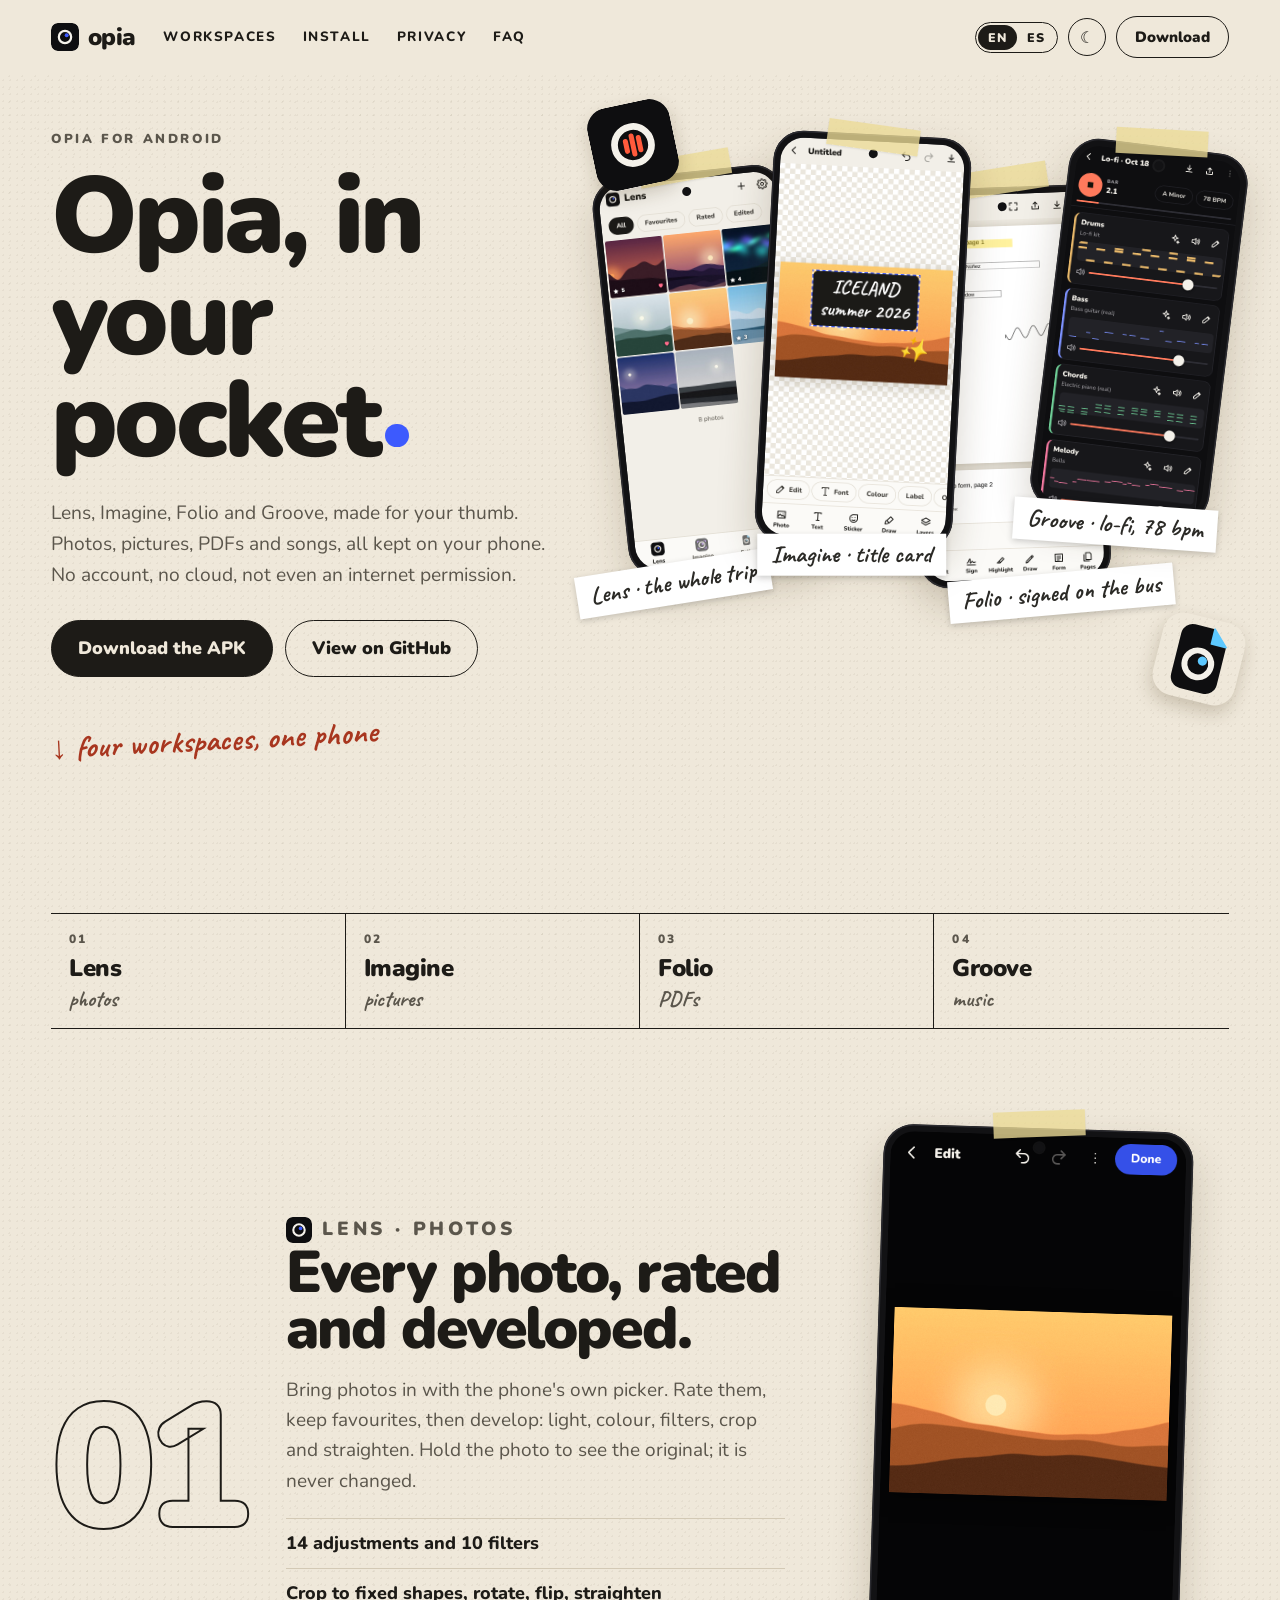
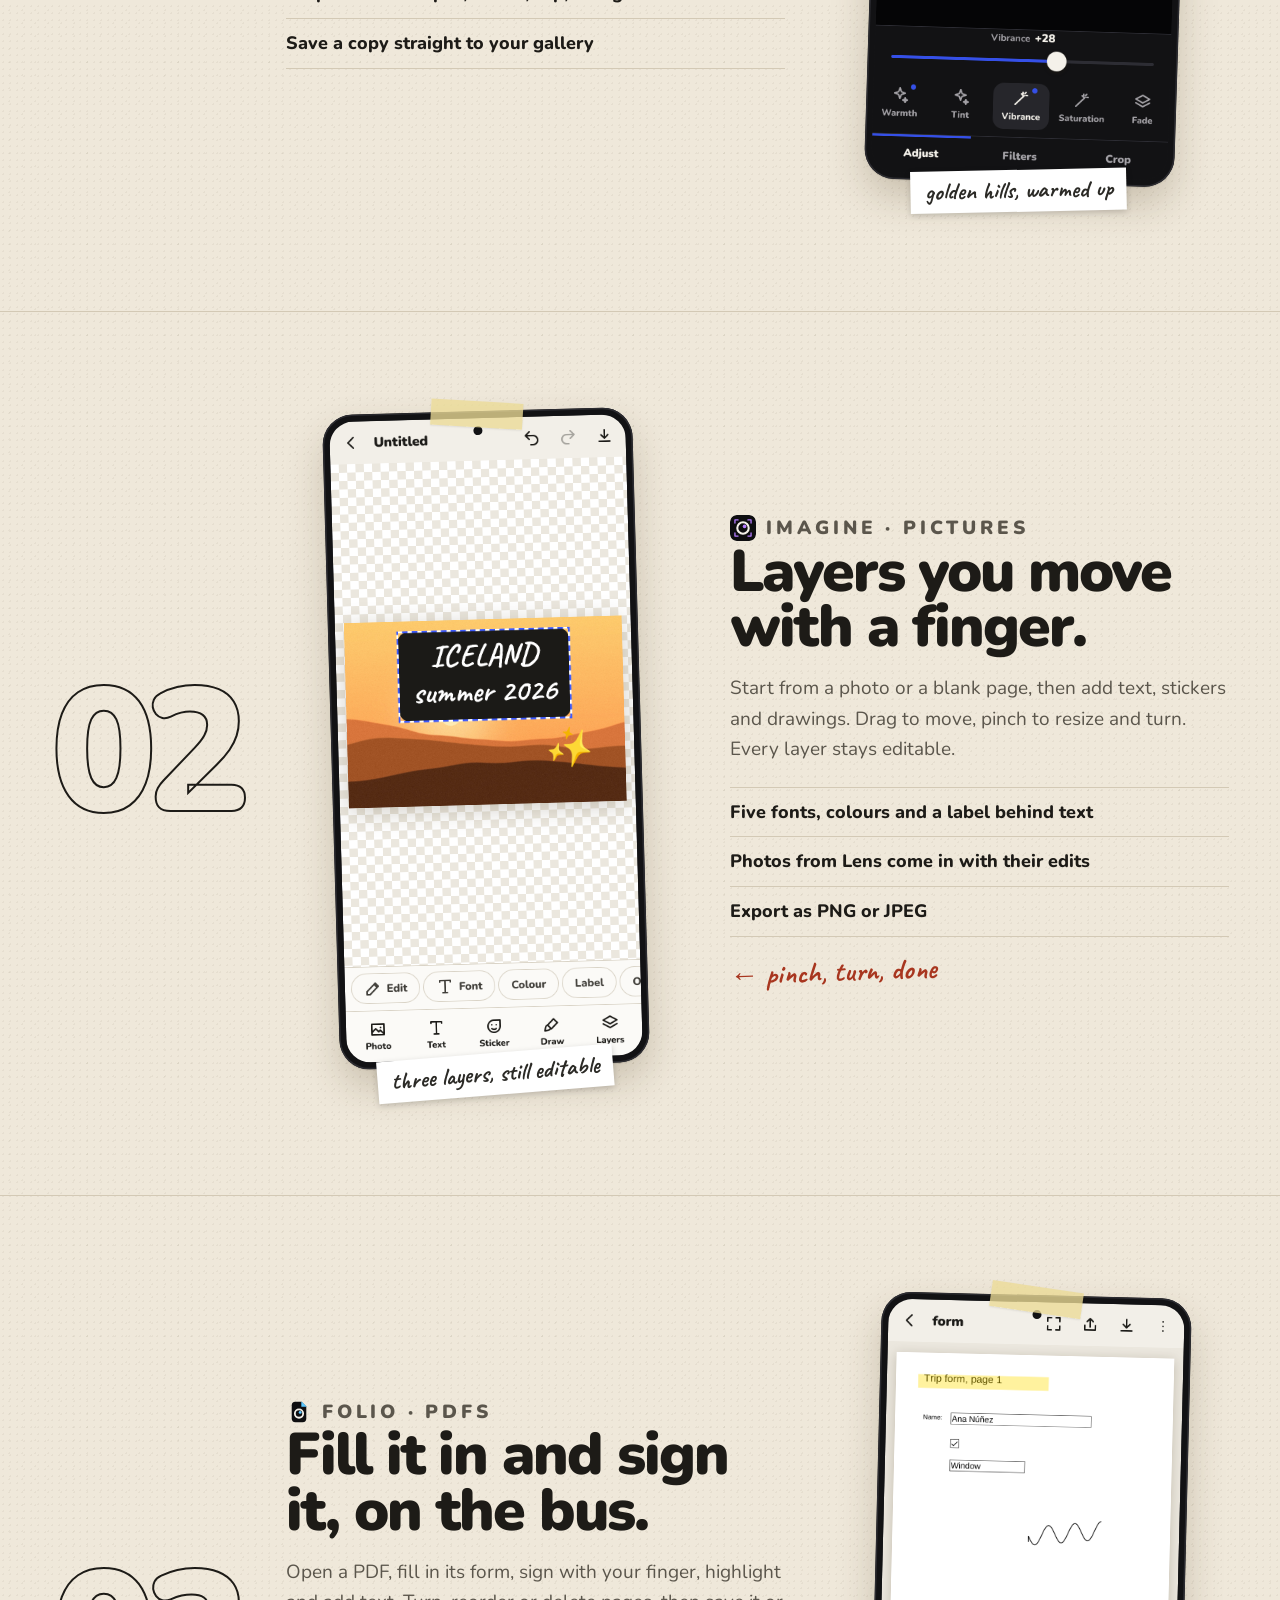
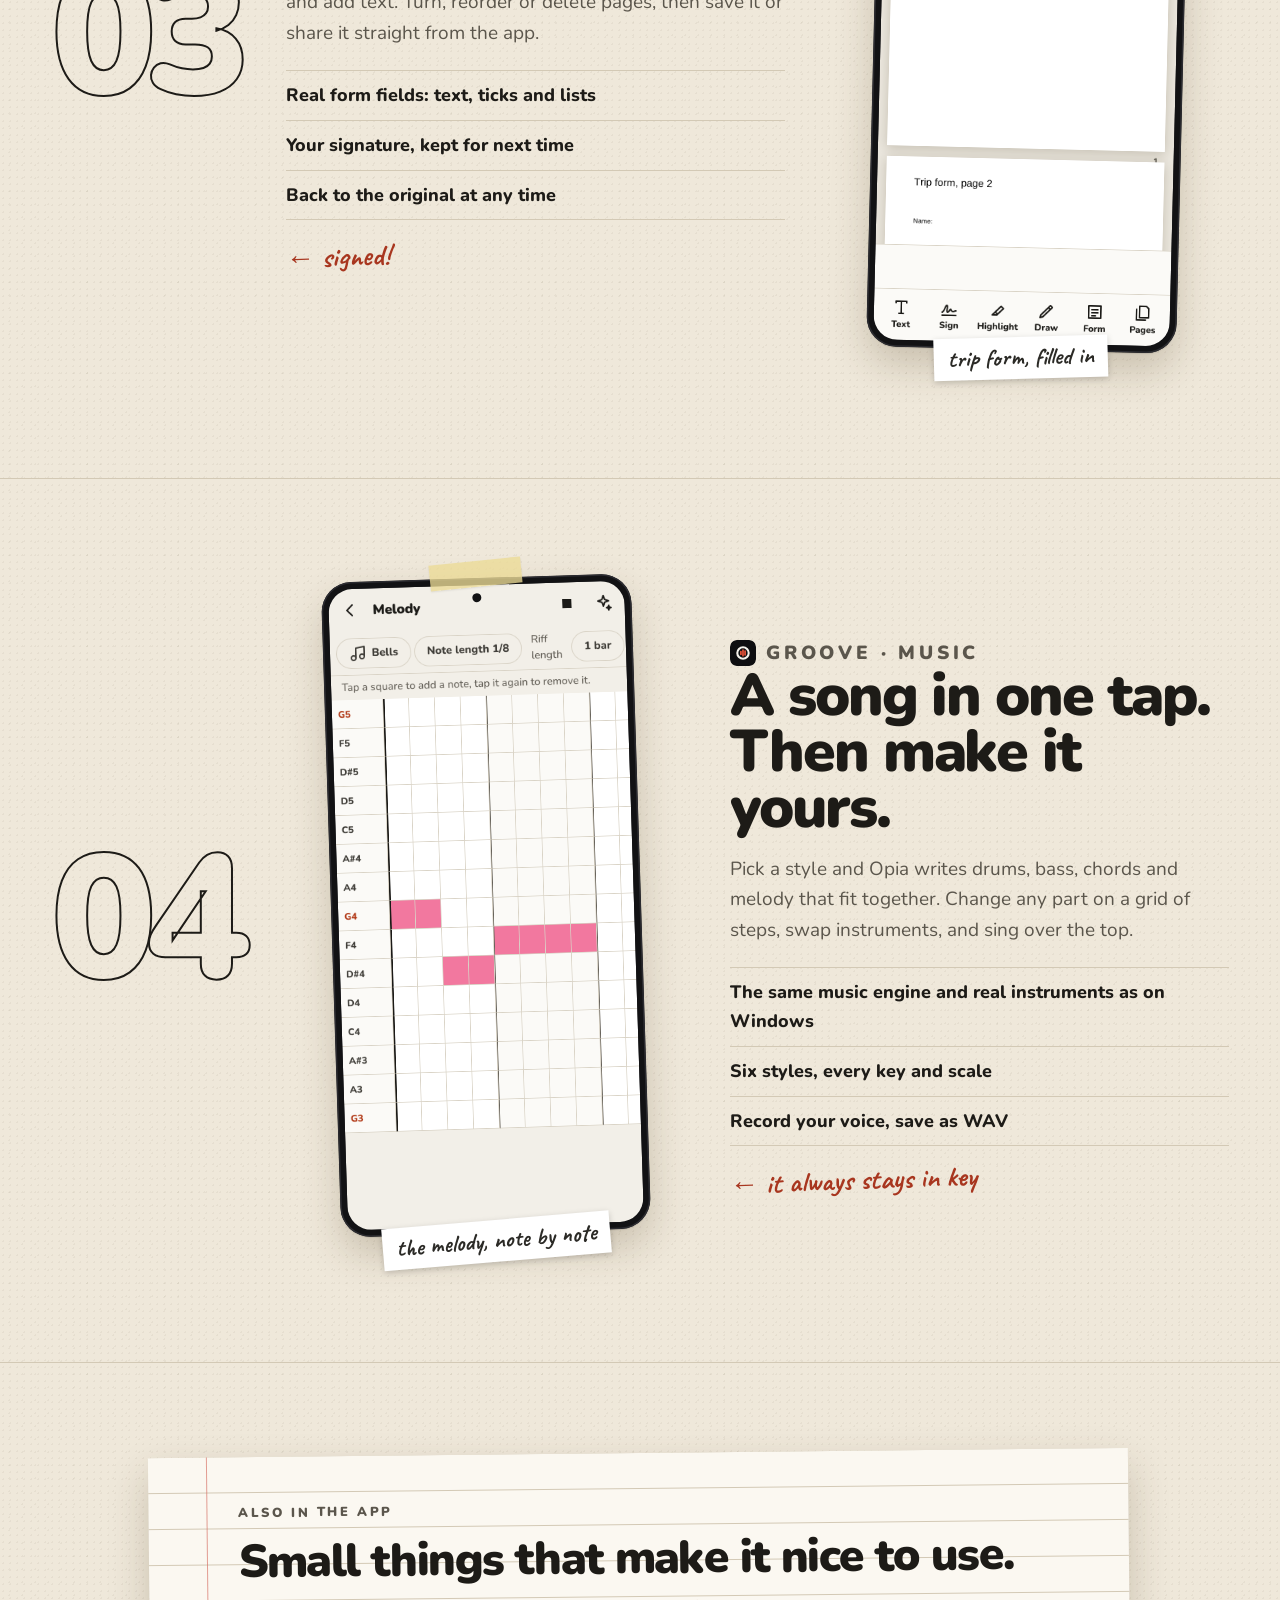
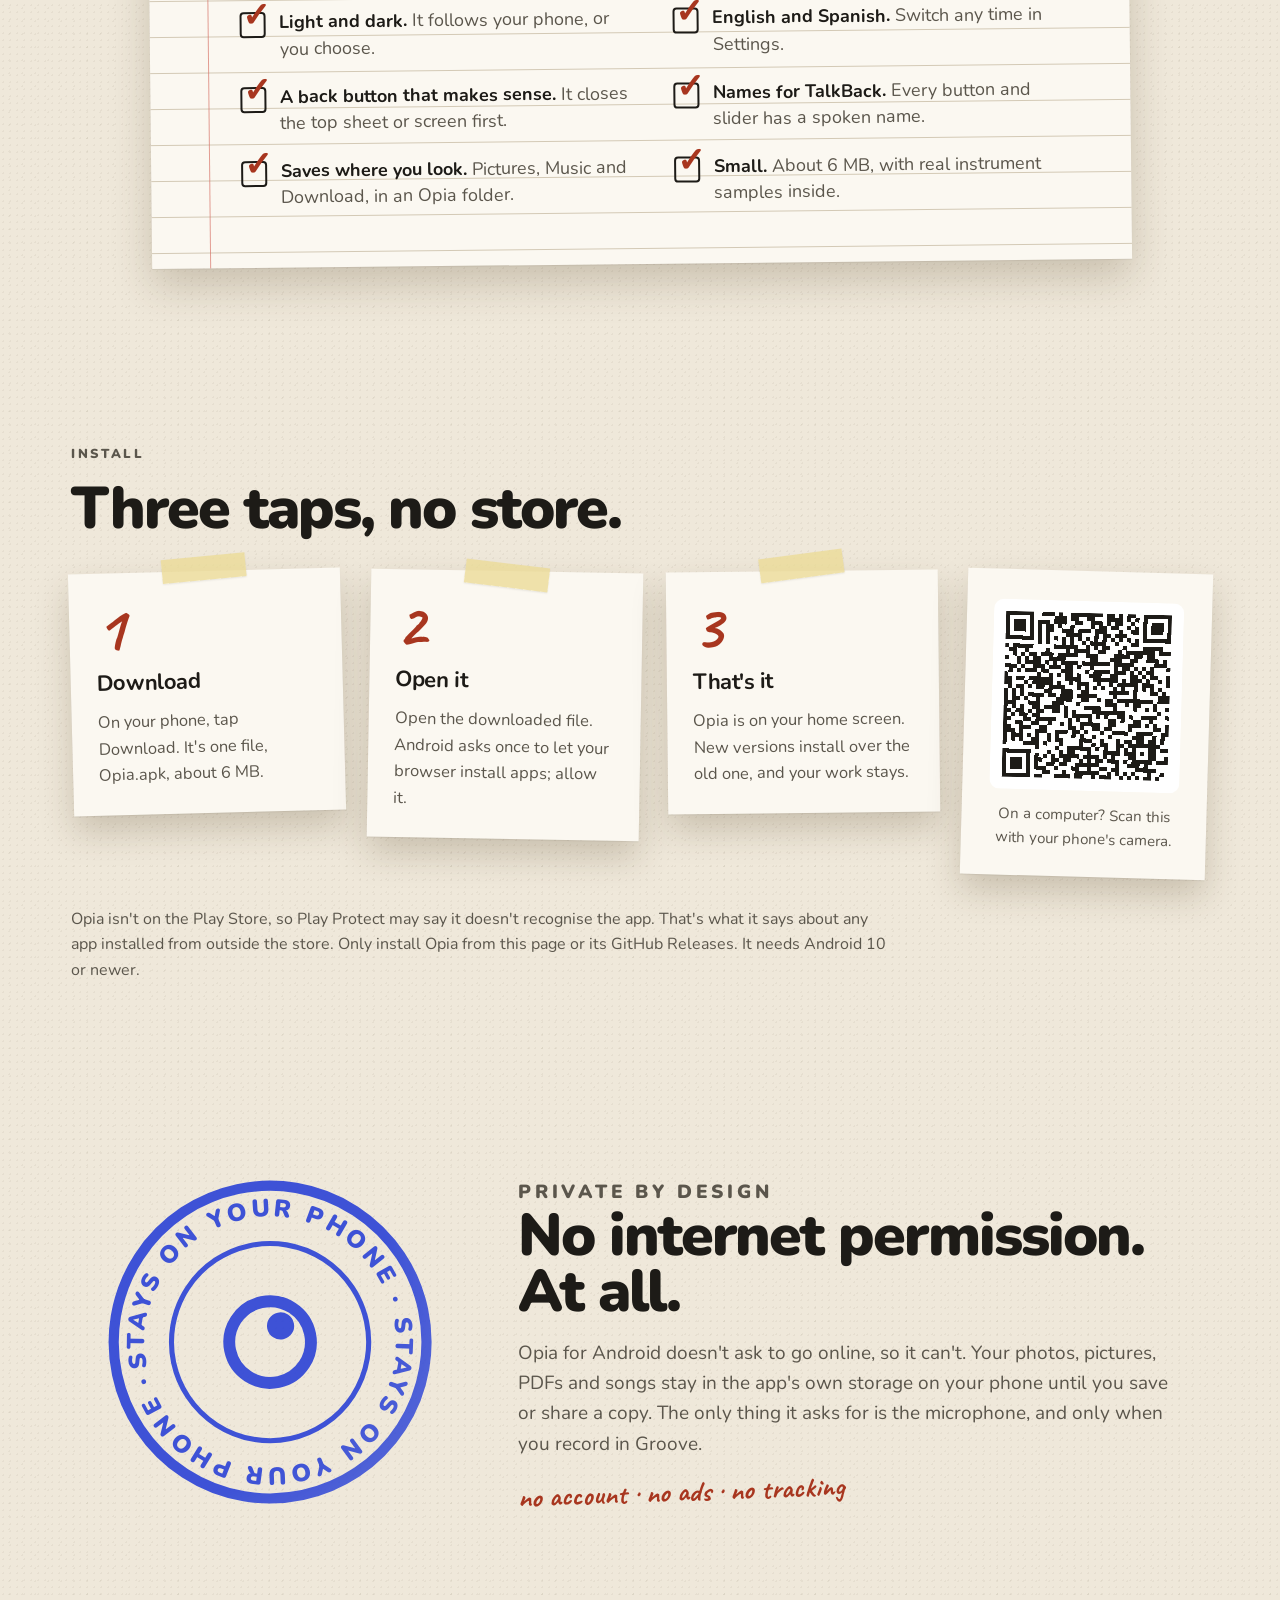
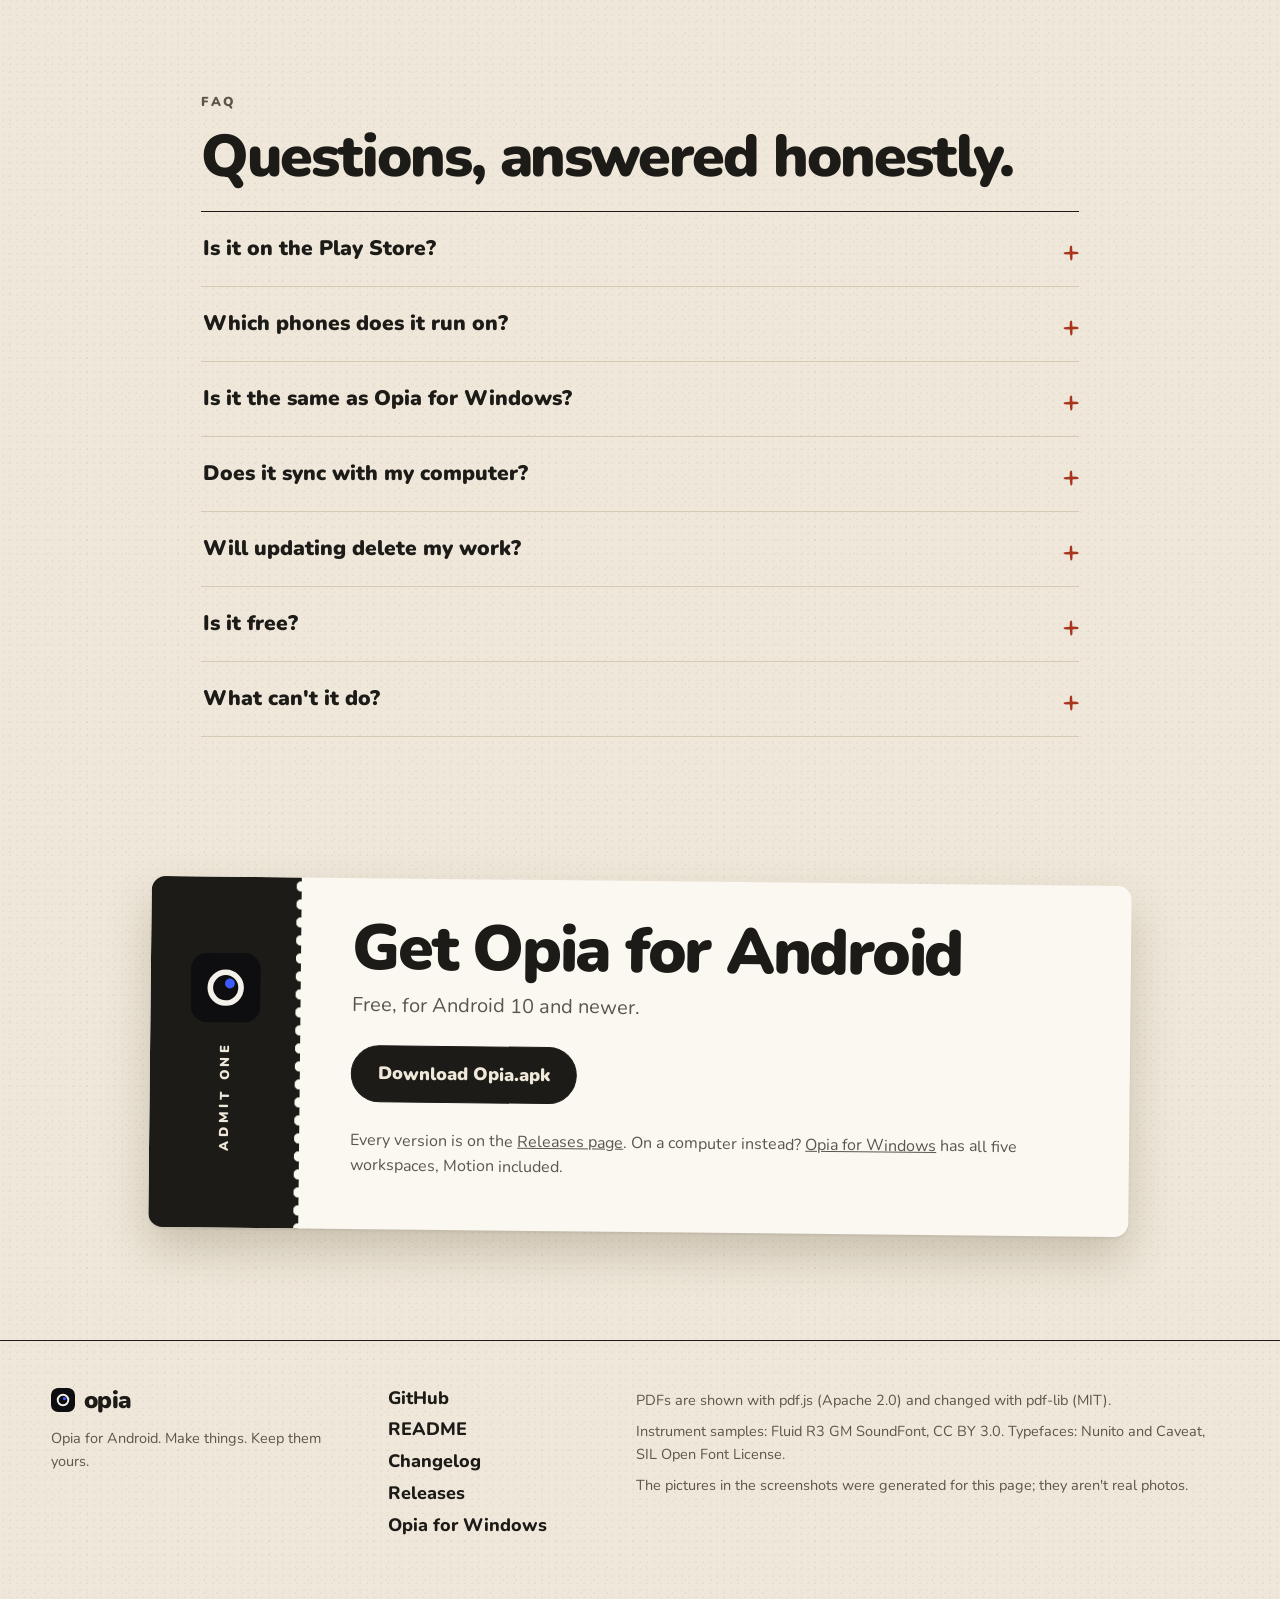
==== docs/index.html @ 1d80c0b0 "Opia for Android: the app, its README and website in their own repository Moved from mobile/ in the " ====
<!doctype html>
<html lang="en" data-theme="light">
<head>
<meta charset="utf-8">
<meta name="viewport" content="width=device-width, initial-scale=1">
<title>Opia for Android: in your pocket</title>
<meta name="description" content="Opia for Android: Lens for photos, Imagine for pictures, Folio for PDFs and Groove for music, made for touch. Everything stays on your phone; the app has no internet permission.">
<meta property="og:title" content="Opia for Android">
<meta property="og:description" content="Photos, pictures, PDFs and songs on your phone. No account, no cloud, no internet permission.">
<meta property="og:image" content="shots/lens-light.png">
<meta name="theme-color" content="#efe8da">
<link rel="icon" href="assets/opia-icon.svg">
<link rel="preload" href="assets/Caveat.ttf" as="font" type="font/ttf" crossorigin>
<link rel="stylesheet" href="site.css">
<script>/* hide what animates in only when the script can show it again; keep the visitor's theme from the first paint */
document.documentElement.classList.add('js'); try { if (localStorage.getItem('opia-site-theme') === 'dark') document.documentElement.dataset.theme = 'dark'; } catch (e) {}</script>
</head>
<body>
<a class="skip" href="#main" data-i18n="skip">Skip to content</a>

<header class="top">
  <a class="brand" href="#top" aria-label="Opia for Android, back to the top"><img src="assets/opia-icon.svg" alt="" width="28" height="28"><span>opia</span></a>
  <nav class="links" aria-label="Sections">
    <a href="#workspaces" data-i18n="nav.ws">Workspaces</a>
    <a href="#install" data-i18n="nav.install">Install</a>
    <a href="#private" data-i18n="nav.private">Privacy</a>
    <a href="#faq" data-i18n="nav.faq">FAQ</a>
  </nav>
  <div class="controls">
    <div class="lang" role="group" aria-label="Language">
      <button type="button" data-lang="en" aria-pressed="true">EN</button><button type="button" data-lang="es" aria-pressed="false">ES</button>
    </div>
    <button type="button" class="theme" aria-label="Switch to the dark theme"><span class="sun" aria-hidden="true">☀</span><span class="moon" aria-hidden="true">☾</span></button>
    <a class="pill" href="#download" data-i18n="nav.download">Download</a>
  </div>
</header>

<main id="main">
  <!-- the desk, with phones on it -->
  <section class="hero" id="top">
    <div class="hero-copy">
      <p class="kicker plain" data-i18n="hero.k">Opia for Android</p>
      <h1 data-i18n="hero.title">Opia, in your pocket<span class="dot" aria-hidden="true"></span></h1>
      <p class="sub" data-i18n="hero.sub">Lens, Imagine, Folio and Groove, made for your thumb. Photos, pictures, PDFs and songs, all kept on your phone. No account, no cloud, not even an internet permission.</p>
      <div class="cta">
        <a class="pill ink big" href="https://github.com/kanisakhpara-devs/Opia-for-Android/releases/latest/download/Opia.apk" data-i18n="hero.download">Download the APK</a>
        <a class="pill big" href="https://github.com/kanisakhpara-devs/Opia-for-Android" data-i18n="hero.github">View on GitHub</a>
      </div>
      <p class="note hand write" data-i18n="hero.note">↓ four workspaces, one phone</p>
    </div>
    <div class="desk phones" aria-hidden="true">
      <figure class="phone drop" style="--r:-6deg; --d:0"><span class="tape"></span><img src="shots/lens-light.png" alt="" width="780" height="1688"><figcaption class="hand" data-i18n="hero.c1">Lens · the whole trip</figcaption></figure>
      <figure class="phone drop" style="--r:3deg; --d:1"><span class="tape" style="--t:5deg"></span><img src="shots/imagine-light.png" alt="" width="780" height="1688"><figcaption class="hand" data-i18n="hero.c2">Imagine · title card</figcaption></figure>
      <figure class="phone drop" style="--r:-2deg; --d:2"><span class="tape" style="--t:-7deg"></span><img src="shots/folio-light.png" alt="" width="780" height="1688"><figcaption class="hand" data-i18n="hero.c3">Folio · signed on the bus</figcaption></figure>
      <figure class="phone drop" style="--r:7deg; --d:3"><span class="tape"></span><img src="shots/groove-dark.png" alt="" width="780" height="1688"><figcaption class="hand" data-i18n="hero.c4">Groove · lo-fi, 78 bpm</figcaption></figure>
      <img class="sticker drop" src="assets/opia-music-icon.svg" alt="" style="--r:-12deg; --d:4">
      <img class="sticker drop" src="assets/opia-pdf-icon.svg" alt="" style="--r:14deg; --d:5">
    </div>
  </section>

  <!-- contents -->
  <nav class="index four" id="workspaces" aria-label="Workspaces">
    <a href="#lens" style="--c:#3d5afe"><small>01</small>Lens<span data-i18n="ix.1">photos</span></a>
    <a href="#imagine" style="--c:#8a4fe0"><small>02</small>Imagine<span data-i18n="ix.2">pictures</span></a>
    <a href="#folio" style="--c:#0f75b0"><small>03</small>Folio<span data-i18n="ix.3">PDFs</span></a>
    <a href="#groove" style="--c:#c4381d"><small>04</small>Groove<span data-i18n="ix.4">music</span></a>
  </nav>

  <section class="spread phones-spread" id="lens" aria-labelledby="h-lens">
    <div class="num" aria-hidden="true">01</div>
    <div class="words">
      <p class="kicker"><img src="assets/opia-icon.svg" alt="" width="26" height="26"><span data-i18n="lens.k">Lens · photos</span></p>
      <h2 id="h-lens" data-i18n="lens.h">Every photo, rated and developed.</h2>
      <p data-i18n="lens.p">Bring photos in with the phone's own picker. Rate them, keep favourites, then develop: light, colour, filters, crop and straighten. Hold the photo to see the original; it is never changed.</p>
      <ul>
        <li data-i18n="lens.1">14 adjustments and 10 filters</li>
        <li data-i18n="lens.2">Crop to fixed shapes, rotate, flip, straighten</li>
        <li data-i18n="lens.3">Save a copy straight to your gallery</li>
      </ul>
      <p class="margin hand write" data-i18n="lens.m">← warmth +34, vibrance +28</p>
    </div>
    <figure class="phone settle" style="--r:1.8deg"><span class="tape"></span><img src="shots/lens-edit.png" alt="Lens on a phone, developing a photo of golden hills with the vibrance slider raised" width="780" height="1688" loading="lazy"><figcaption class="hand" data-i18n="lens.c">golden hills, warmed up</figcaption></figure>
  </section>

  <section class="spread phones-spread flip" id="imagine" aria-labelledby="h-imagine">
    <div class="num" aria-hidden="true">02</div>
    <figure class="phone settle" style="--r:-1.6deg"><span class="tape" style="--t:5deg"></span><img src="shots/imagine-light.png" alt="Imagine on a phone: a photo with the words ICELAND, summer 2026 on a dark label and a sparkle sticker" width="780" height="1688" loading="lazy"><figcaption class="hand" data-i18n="imagine.c">three layers, still editable</figcaption></figure>
    <div class="words">
      <p class="kicker"><img src="assets/opia-image-icon.svg" alt="" width="26" height="26"><span data-i18n="imagine.k">Imagine · pictures</span></p>
      <h2 id="h-imagine" data-i18n="imagine.h">Layers you move with a finger.</h2>
      <p data-i18n="imagine.p">Start from a photo or a blank page, then add text, stickers and drawings. Drag to move, pinch to resize and turn. Every layer stays editable.</p>
      <ul>
        <li data-i18n="imagine.1">Five fonts, colours and a label behind text</li>
        <li data-i18n="imagine.2">Photos from Lens come in with their edits</li>
        <li data-i18n="imagine.3">Export as PNG or JPEG</li>
      </ul>
      <p class="margin hand write" data-i18n="imagine.m">← pinch, turn, done</p>
    </div>
  </section>

  <section class="spread phones-spread" id="folio" aria-labelledby="h-folio">
    <div class="num" aria-hidden="true">03</div>
    <div class="words">
      <p class="kicker"><img src="assets/opia-pdf-icon.svg" alt="" width="26" height="26"><span data-i18n="folio.k">Folio · PDFs</span></p>
      <h2 id="h-folio" data-i18n="folio.h">Fill it in and sign it, on the bus.</h2>
      <p data-i18n="folio.p">Open a PDF, fill in its form, sign with your finger, highlight and add text. Turn, reorder or delete pages, then save it or share it straight from the app.</p>
      <ul>
        <li data-i18n="folio.1">Real form fields: text, ticks and lists</li>
        <li data-i18n="folio.2">Your signature, kept for next time</li>
        <li data-i18n="folio.3">Back to the original at any time</li>
      </ul>
      <p class="margin hand write" data-i18n="folio.m">← signed!</p>
    </div>
    <figure class="phone settle" style="--r:1.4deg"><span class="tape" style="--t:7deg"></span><img src="shots/folio-light.png" alt="Folio on a phone: a form filled in with a name, a tick and a seat, a highlighted title and a signature" width="780" height="1688" loading="lazy"><figcaption class="hand" data-i18n="folio.c">trip form, filled in</figcaption></figure>
  </section>

  <section class="spread phones-spread flip" id="groove" aria-labelledby="h-groove">
    <div class="num" aria-hidden="true">04</div>
    <figure class="phone settle" style="--r:-1.8deg"><span class="tape"></span><img src="shots/groove-roll.png" alt="Groove on a phone: the melody of a song on a grid of notes" width="780" height="1688" loading="lazy"><figcaption class="hand" data-i18n="groove.c">the melody, note by note</figcaption></figure>
    <div class="words">
      <p class="kicker"><img src="assets/opia-music-icon.svg" alt="" width="26" height="26"><span data-i18n="groove.k">Groove · music</span></p>
      <h2 id="h-groove" data-i18n="groove.h">A song in one tap. Then make it yours.</h2>
      <p data-i18n="groove.p">Pick a style and Opia writes drums, bass, chords and melody that fit together. Change any part on a grid of steps, swap instruments, and sing over the top.</p>
      <ul>
        <li data-i18n="groove.1">The same music engine and real instruments as on Windows</li>
        <li data-i18n="groove.2">Six styles, every key and scale</li>
        <li data-i18n="groove.3">Record your voice, save as WAV</li>
      </ul>
      <p class="margin hand write" data-i18n="groove.m">← it always stays in key</p>
    </div>
  </section>

  <!-- also in the app -->
  <section class="sheet" aria-labelledby="h-box">
    <p class="kicker plain" data-i18n="box.k">Also in the app</p>
    <h2 id="h-box" data-i18n="box.h">Small things that make it nice to use.</h2>
    <ul class="checklist">
      <li class="tick-in"><b data-i18n="b1.t">Light and dark.</b> <span data-i18n="b1.p">It follows your phone, or you choose.</span></li>
      <li class="tick-in"><b data-i18n="b2.t">English and Spanish.</b> <span data-i18n="b2.p">Switch any time in Settings.</span></li>
      <li class="tick-in"><b data-i18n="b3.t">A back button that makes sense.</b> <span data-i18n="b3.p">It closes the top sheet or screen first.</span></li>
      <li class="tick-in"><b data-i18n="b4.t">Names for TalkBack.</b> <span data-i18n="b4.p">Every button and slider has a spoken name.</span></li>
      <li class="tick-in"><b data-i18n="b5.t">Saves where you look.</b> <span data-i18n="b5.p">Pictures, Music and Download, in an Opia folder.</span></li>
      <li class="tick-in"><b data-i18n="b6.t">Small.</b> <span data-i18n="b6.p">About 6 MB, with real instrument samples inside.</span></li>
    </ul>
  </section>

  <!-- install: three notes -->
  <section class="install" id="install" aria-labelledby="h-install">
    <p class="kicker plain" data-i18n="i.k">Install</p>
    <h2 id="h-install" data-i18n="i.h">Three taps, no store.</h2>
    <div class="steps">
      <div class="step settle" style="--r:-1.5deg"><span class="tape"></span><b class="n" aria-hidden="true">1</b><h3 data-i18n="i1.h">Download</h3><p data-i18n="i1.p">On your phone, tap Download. It's one file, Opia.apk, about 6 MB.</p></div>
      <div class="step settle" style="--r:1deg"><span class="tape" style="--t:6deg"></span><b class="n" aria-hidden="true">2</b><h3 data-i18n="i2.h">Open it</h3><p data-i18n="i2.p">Open the downloaded file. Android asks once to let your browser install apps; allow it.</p></div>
      <div class="step settle" style="--r:-.6deg"><span class="tape" style="--t:-7deg"></span><b class="n" aria-hidden="true">3</b><h3 data-i18n="i3.h">That's it</h3><p data-i18n="i3.p">Opia is on your home screen. New versions install over the old one, and your work stays.</p></div>
      <div class="step qr settle" style="--r:1.6deg"><img src="assets/qr.svg" alt="QR code for the Opia.apk download" width="41" height="41"><p data-i18n="i4.p">On a computer? Scan this with your phone's camera.</p></div>
    </div>
    <p class="warn" data-i18n="i.warn">Opia isn't on the Play Store, so Play Protect may say it doesn't recognise the app. That's what it says about any app installed from outside the store. Only install Opia from this page or its GitHub Releases. It needs Android 10 or newer.</p>
  </section>

  <!-- privacy: a rubber stamp -->
  <section class="private" id="private" aria-labelledby="h-private">
    <div class="stamp" aria-hidden="true"><svg viewBox="0 0 200 200"><defs><path id="ring" d="M100 100 m-74 0 a74 74 0 1 1 148 0 a74 74 0 1 1 -148 0"/></defs><circle cx="100" cy="100" r="92" class="s1"/><circle cx="100" cy="100" r="58" class="s2"/><text><textPath href="#ring" data-i18n="st.ring">STAYS ON YOUR PHONE · STAYS ON YOUR PHONE · </textPath></text><circle cx="100" cy="100" r="24" class="s3"/><circle cx="108" cy="92" r="8" class="s4"/></svg></div>
    <div class="words">
      <p class="kicker plain" data-i18n="p.k">Private by design</p>
      <h2 id="h-private" data-i18n="p.h">No internet permission. At all.</h2>
      <p data-i18n="p.p">Opia for Android doesn't ask to go online, so it can't. Your photos, pictures, PDFs and songs stay in the app's own storage on your phone until you save or share a copy. The only thing it asks for is the microphone, and only when you record in Groove.</p>
      <p class="margin hand write" data-i18n="p.m">no account · no ads · no tracking</p>
    </div>
  </section>

  <!-- FAQ -->
  <section class="faq" id="faq" aria-labelledby="h-faq">
    <p class="kicker plain">FAQ</p>
    <h2 id="h-faq" data-i18n="q.h">Questions, answered honestly.</h2>
    <div class="qs">
      <details><summary data-i18n="q1">Is it on the Play Store?</summary><p data-i18n="a1">Not yet. You install the APK from this page. Play Protect may warn that it doesn't recognise the app; it says that about any app from outside the store.</p></details>
      <details><summary data-i18n="q2">Which phones does it run on?</summary><p data-i18n="a2">Android 10 or newer. It's new: it has been built and tested at phone size in a browser, and real phones are the next test. If something looks wrong, open an issue on GitHub with a screenshot.</p></details>
      <details><summary data-i18n="q3">Is it the same as Opia for Windows?</summary><p data-i18n="a3">It shares the look, the names and Groove's music engine, but it's its own app, made for touch. Lens, Imagine and Folio do less than on Windows, and there's no Motion (video) yet.</p></details>
      <details><summary data-i18n="q4">Does it sync with my computer?</summary><p data-i18n="a4">No. Nothing leaves the phone unless you save or share a copy. Send files to your computer the way you usually do.</p></details>
      <details><summary data-i18n="q5">Will updating delete my work?</summary><p data-i18n="a5">No. New versions install over the old one and keep everything. Uninstalling the app, or clearing its storage, does delete it, so save copies of anything you want to keep.</p></details>
      <details><summary data-i18n="q6">Is it free?</summary><p data-i18n="a6">Yes. There is nothing to pay and no account to make. The project hasn't chosen an open-source licence yet, so for now the code is shared to look at and build, not to reuse.</p></details>
      <details><summary data-i18n="q7">What can't it do?</summary><p data-i18n="a7">HEIC and RAW photos mostly won't open, text added to PDFs only has Western European letters, and voice recordings line up closely but not perfectly. The README lists every limit.</p></details>
    </div>
  </section>

  <!-- download: a ticket -->
  <section class="download" id="download" aria-labelledby="h-dl">
    <div class="ticket settle" style="--r:.6deg">
      <div class="stub" aria-hidden="true"><img src="assets/opia-icon.svg" alt="" width="70" height="70"><span>ADMIT ONE</span></div>
      <div class="main">
        <h2 id="h-dl" data-i18n="d.h">Get Opia for Android</h2>
        <p data-i18n="d.p">Free, for Android 10 and newer.</p>
        <a class="pill ink big" href="https://github.com/kanisakhpara-devs/Opia-for-Android/releases/latest/download/Opia.apk" data-i18n="d.btn">Download Opia.apk</a>
        <p class="small" data-i18n="d.note">Every version is on the <a href="https://github.com/kanisakhpara-devs/Opia-for-Android/releases">Releases page</a>. On a computer instead? <a href="https://kanisakhpara-devs.github.io/Opia-for-Windows/">Opia for Windows</a> has all five workspaces, Motion included.</p>
      </div>
    </div>
  </section>
</main>

<footer class="foot">
  <div class="colophon">
    <div><a class="brand" href="#top"><img src="assets/opia-icon.svg" alt="" width="24" height="24"><span>opia</span></a><p data-i18n="ft.p">Opia for Android. Make things. Keep them yours.</p></div>
    <div class="flinks"><a href="https://github.com/kanisakhpara-devs/Opia-for-Android">GitHub</a><a href="https://github.com/kanisakhpara-devs/Opia-for-Android#readme">README</a><a href="https://github.com/kanisakhpara-devs/Opia-for-Android/blob/main/CHANGELOG.md" data-i18n="ft.changelog">Changelog</a><a href="https://github.com/kanisakhpara-devs/Opia-for-Android/releases" data-i18n="ft.releases">Releases</a><a href="https://kanisakhpara-devs.github.io/Opia-for-Windows/">Opia for Windows</a></div>
    <div class="credits">
      <p data-i18n="ft.c1">PDFs are shown with pdf.js (Apache 2.0) and changed with pdf-lib (MIT).</p>
      <p data-i18n="ft.c2">Instrument samples: Fluid R3 GM SoundFont, CC BY 3.0. Typefaces: Nunito and Caveat, SIL Open Font License.</p>
      <p data-i18n="ft.c3">The pictures in the screenshots were generated for this page; they aren't real photos.</p>
    </div>
  </div>
</footer>
<script src="site.js"></script>
</body>
</html>
---- docs/site.css ----
/* Opia website: a light table. Prints taped to warm paper, handwritten notes in the margins, numbered spreads.
   Light (paper) by default; the dark theme is the same desk at night. */
@font-face { font-family: Nunito; src: url(assets/Nunito.ttf) format('truetype'); font-weight: 200 1000; font-display: swap; }
@font-face { font-family: Caveat; src: url(assets/Caveat.ttf) format('truetype'); font-weight: 400 700; font-display: swap; }

:root, [data-theme=light] {
  --paper: #efe8da; --paper2: #e7dfcd; --card: #fbf8f1; --ink: #1d1b17; --soft: #5b564c; --rule: #d3c9b5; --grain: rgba(60, 45, 20, .05);
  --red: #a8361f; --tape: rgba(236, 219, 150, .78); --print: #ffffff; --shadow: rgba(70, 50, 20, .22); --memo: #f7edbf; --memo-line: #e2d39a; --code: #f6f1e6;
}
[data-theme=dark] {
  --paper: #191713; --paper2: #221f1a; --card: #24211b; --ink: #f1ebde; --soft: #b4ac9c; --rule: #3a352c; --grain: rgba(255, 240, 210, .045);
  --red: #ff9a7d; --tape: rgba(214, 196, 120, .55); --print: #efe9dc; --shadow: rgba(0, 0, 0, .6); --memo: #2b2820; --memo-line: #3d382c; --code: #121110;
}
* { box-sizing: border-box; }
html { scroll-behavior: smooth; scroll-padding-top: 76px; }
html { overflow-x: clip; }
body { margin: 0; color: var(--ink); background-color: var(--paper); font: 18px/1.6 Nunito, system-ui, sans-serif; overflow-x: hidden; overflow-x: clip; transition: background-color .5s, color .5s;
  background-image: radial-gradient(var(--grain) 1px, transparent 1px), radial-gradient(var(--grain) 1px, transparent 1px); background-size: 7px 7px, 13px 13px; background-position: 0 0, 3px 5px; }
img { max-width: 100%; display: block; }
a { color: inherit; }
h1, h2 { margin: 0; letter-spacing: -.035em; line-height: .95; font-weight: 900; }
h2 { font-size: clamp(36px, 4.6vw, 62px); }
.hand { font-family: Caveat, 'Segoe Script', cursive; font-weight: 700; letter-spacing: 0; }
.skip { position: absolute; left: -999px; top: 8px; z-index: 100; background: var(--ink); color: var(--paper); padding: 8px 14px; border-radius: 8px; }
.skip:focus { left: 8px; }
:focus-visible { outline: 3px solid var(--red); outline-offset: 3px; border-radius: 4px; }

/* ---- header */
.top { position: sticky; top: 0; z-index: 50; display: flex; align-items: center; gap: 28px; padding: 16px clamp(18px, 4vw, 56px); background: var(--paper); border-bottom: 1.5px solid transparent; transition: border-color .3s, background-color .5s; }
.top.scrolled { border-bottom-color: var(--ink); }
.brand { display: flex; align-items: center; gap: 9px; text-decoration: none; font-weight: 900; font-size: 24px; letter-spacing: -.03em; }
.brand img { border-radius: 7px; }
.links { display: flex; gap: 26px; }
.links a { text-decoration: none; font-weight: 800; font-size: 13.5px; letter-spacing: .12em; text-transform: uppercase; padding: 2px 0; background: linear-gradient(var(--ink), var(--ink)) 0 100% / 0 1.5px no-repeat; transition: background-size .3s; }
.links a:hover, .links a.on { background-size: 100% 1.5px; }
.controls { margin-left: auto; display: flex; align-items: center; gap: 10px; }
.lang { display: flex; border: 1.5px solid var(--ink); border-radius: 999px; padding: 2px; }
.lang button { border: 0; background: none; color: var(--ink); font: 900 12.5px Nunito, sans-serif; letter-spacing: .08em; padding: 4px 10px; border-radius: 999px; cursor: pointer; }
.lang button[aria-pressed=true] { background: var(--ink); color: var(--paper); }
.theme { width: 38px; height: 38px; border-radius: 50%; border: 1.5px solid var(--ink); background: none; color: var(--ink); cursor: pointer; font-size: 16px; display: grid; place-items: center; }
.theme .sun, [data-theme=dark] .theme .moon { display: none; } [data-theme=dark] .theme .sun { display: inline; }
.pill { display: inline-flex; align-items: center; justify-content: center; padding: 8px 18px; border: 1.5px solid var(--ink); border-radius: 999px; text-decoration: none; font-weight: 900; font-size: 15px; transition: transform .2s, box-shadow .2s; }
.pill:hover { transform: translate(-2px, -2px); box-shadow: 3px 3px 0 var(--ink); }
.pill.ink { background: var(--ink); color: var(--paper); }
.pill.big { padding: 13px 26px; font-size: 18px; }

/* ---- hero: the desk */
.hero { display: grid; grid-template-columns: minmax(0, 1fr) minmax(0, 1.15fr); gap: 20px; align-items: start; padding: clamp(36px, 6vh, 70px) clamp(18px, 4vw, 56px) 40px; max-width: 1500px; margin: 0 auto; min-height: calc(100vh - 72px); }
.hero h1 { font-size: clamp(56px, 8.4vw, 124px); }
.hero h1 .dot { display: inline-block; width: .22em; height: .22em; border-radius: 50%; background: #3d5afe; margin-left: .05em; vertical-align: .08em; }
.sub { font-size: clamp(18px, 1.5vw, 22px); color: var(--soft); max-width: 500px; margin: 26px 0 0; }
.cta { display: flex; flex-wrap: wrap; gap: 12px; margin-top: 30px; }
.note { font-size: 32px; color: var(--red); margin: 46px 0 0; transform: rotate(-3deg); transform-origin: left; display: inline-block; }
.desk { position: relative; height: min(640px, 72vh); min-height: 520px; }
.print { position: absolute; margin: 0; background: var(--print); padding: 11px 11px 44px; rotate: var(--r, 0deg); box-shadow: 0 1px 1px rgba(0,0,0,.08), 0 16px 34px var(--shadow); transition: box-shadow .3s; }
.print img { width: 100%; height: auto; }
.print figcaption { position: absolute; left: 14px; right: 10px; bottom: 6px; font-size: 25px; color: #2b2a26; white-space: nowrap; overflow: hidden; text-overflow: ellipsis; }
.tape { position: absolute; z-index: 2; top: -13px; left: 50%; width: 104px; height: 28px; margin-left: -52px; background: var(--tape); box-shadow: 0 1px 2px rgba(0,0,0,.08); transform: rotate(var(--t, -4deg)); transform-origin: left center; }
.desk .print:nth-child(1) { width: 58%; left: 2%; top: 2%; z-index: 1; }
.desk .print:nth-child(2) { width: 52%; right: 0; top: 14%; z-index: 2; }
.desk .print:nth-child(3) { width: 55%; left: 22%; top: 48%; z-index: 4; }
.desk .print:nth-child(4) { width: 46%; right: -6%; top: 58%; z-index: 3; }
.sticker { position: absolute; width: 84px; border-radius: 21px; rotate: var(--r); box-shadow: 0 8px 18px var(--shadow); z-index: 5; }
.desk .sticker:nth-of-type(1) { left: 6%; top: 78%; }
.desk .sticker:nth-of-type(2) { right: 4%; top: -2%; box-shadow: none; }
.desk:hover .print:hover { box-shadow: 0 1px 1px rgba(0,0,0,.08), 0 26px 50px var(--shadow); z-index: 6; }

/* ---- contents strip */
.index { display: grid; grid-template-columns: repeat(5, 1fr); margin: 10px clamp(18px, 4vw, 56px) 0; border-top: 1.5px solid var(--ink); border-bottom: 1.5px solid var(--ink); }
.index a { position: relative; padding: 16px 18px 18px; border-right: 1.5px solid var(--ink); text-decoration: none; font-weight: 900; font-size: 24px; letter-spacing: -.02em; transition: background .3s; }
.index a:last-child { border-right: 0; }
.index a small { display: block; font-size: 12px; letter-spacing: .18em; color: var(--soft); }
.index a span { display: block; font-family: Caveat, cursive; font-weight: 700; font-size: 22px; color: var(--soft); letter-spacing: 0; line-height: 1; }
.index a::after { content: ""; position: absolute; right: 16px; top: 18px; width: 12px; height: 12px; border-radius: 50%; background: var(--c); transform: scale(0); transition: transform .3s cubic-bezier(.2,1.6,.4,1); }
.index a:hover::after, .index a:focus-visible::after { transform: scale(1); }
.index a:hover { background: var(--paper2); }

/* ---- the numbered spreads */
.spread { display: grid; grid-template-columns: 190px minmax(0, 1fr) minmax(0, 1.3fr); gap: clamp(24px, 3.5vw, 52px); padding: clamp(70px, 11vh, 120px) clamp(18px, 4vw, 56px); border-bottom: 1.5px solid var(--rule); align-items: start; max-width: 1500px; margin: 0 auto; }
.spread.flip { grid-template-columns: 190px minmax(0, 1.3fr) minmax(0, 1fr); }
.spread.flip .print { order: 2; } .spread.flip .words { order: 3; }
.num { font-size: 176px; line-height: .78; font-weight: 900; letter-spacing: -.07em; color: transparent; -webkit-text-stroke: 2px var(--ink); }
.kicker { display: flex; align-items: center; gap: 10px; font-size: 13px; letter-spacing: .2em; font-weight: 900; color: var(--soft); text-transform: uppercase; margin: 0 0 16px; }
.kicker img { border-radius: 7px; }
.words h2 { margin-bottom: 18px; }
.words > p:not(.margin) { font-size: 19px; color: var(--soft); margin: 0; }
.words ul { list-style: none; padding: 0; margin: 22px 0 0; }
.words li { padding: 10px 0; border-top: 1px solid var(--rule); font-weight: 800; }
.words li:last-child { border-bottom: 1px solid var(--rule); }
.margin { font-size: 29px; line-height: 1.2; color: var(--red); margin: 22px 0 0 !important; padding-right: .3em; display: inline-block; transform: rotate(-2deg); transform-origin: left; }
.spread .print { position: relative; margin-top: 10px; }

/* ---- also in the box */
.sheet { max-width: 980px; margin: clamp(70px, 10vh, 110px) auto; padding: 46px clamp(22px, 5vw, 70px) 50px clamp(48px, 7vw, 100px); background: var(--card); box-shadow: 0 1px 1px rgba(0,0,0,.06), 0 18px 40px var(--shadow); position: relative; rotate: -.6deg;
  background-image: linear-gradient(transparent 0 calc(100% - 1px), var(--rule) 0); background-size: 100% 36px; }
.sheet::before { content: ""; position: absolute; left: clamp(28px, 4.5vw, 66px); top: 0; bottom: 0; width: 1.5px; background: #d7766a; opacity: .7; }
.kicker.plain { display: block; }
.sheet h2 { font-size: clamp(30px, 3.6vw, 46px); margin-bottom: 18px; }
.checklist { list-style: none; padding: 0; margin: 0; display: grid; grid-template-columns: 1fr 1fr; gap: 6px 40px; }
.checklist li { position: relative; padding: 8px 0 8px 40px; line-height: 1.45; }
.checklist li span { color: var(--soft); }
.checklist li::before { content: ""; position: absolute; left: 0; top: 11px; width: 22px; height: 22px; border: 2px solid var(--ink); border-radius: 4px; }
.checklist li::after { content: "✓"; position: absolute; left: 3px; top: -2px; font: 700 34px/1 Caveat, cursive; color: var(--red); transform-origin: left bottom; }

/* ---- privacy stamp */
.private { display: grid; grid-template-columns: minmax(200px, 340px) minmax(0, 1fr); gap: clamp(30px, 6vw, 90px); align-items: center; max-width: 1180px; margin: 0 auto; padding: clamp(70px, 11vh, 120px) clamp(18px, 4vw, 56px); }
.stamp { rotate: -12deg; color: #2f46d6; }
[data-theme=dark] .stamp { color: #8fa0ff; }
.stamp svg { width: 100%; height: auto; overflow: visible; mask: radial-gradient(circle at 30% 30%, #000 60%, rgba(0,0,0,.75)); }
.stamp circle { fill: none; stroke: currentColor; } .stamp .s1 { stroke-width: 6; } .stamp .s2 { stroke-width: 3; } .stamp .s3 { stroke-width: 7; } .stamp .s4 { fill: currentColor; stroke: none; }
.stamp text { font: 900 15.5px Nunito, sans-serif; letter-spacing: .2em; white-space: pre; fill: currentColor; }
.private h2 { margin-bottom: 18px; }
.private .words > p:not(.margin) { font-size: 19px; color: var(--soft); }

/* ---- what's new: a memo pinned to the board */
.memo-wrap { padding: 30px clamp(18px, 4vw, 56px) clamp(70px, 10vh, 110px); }
.memo { position: relative; max-width: 760px; margin: 0 auto; background: var(--memo); padding: 44px clamp(22px, 5vw, 56px) 36px; rotate: var(--r); box-shadow: 0 2px 2px rgba(0,0,0,.06), 0 20px 40px var(--shadow);
  background-image: linear-gradient(transparent 0 calc(100% - 1px), var(--memo-line) 0); background-size: 100% 34px; background-position: 0 14px; }
.memo h2 { font-size: 54px; letter-spacing: 0; margin-bottom: 10px; color: var(--red); }
.pin { position: absolute; top: -12px; left: 50%; width: 26px; height: 26px; margin-left: -13px; border-radius: 50%; background: radial-gradient(circle at 35% 35%, #ff8a73, #c4381d 60%, #7a1d0c); box-shadow: 0 6px 8px rgba(0,0,0,.3); }
.memo ol { margin: 0; padding-left: 24px; } .memo li { padding: 4px 0; } .memo li span { color: var(--soft); }
.memo .more { display: inline-block; margin-top: 14px; font-size: 27px; color: var(--red); text-decoration: none; }
.memo .more:hover { text-decoration: underline; }

/* ---- FAQ on ruled lines */
.faq { max-width: 980px; margin: 0 auto; padding: clamp(50px, 8vh, 90px) clamp(18px, 4vw, 56px); }
.faq h2 { margin-bottom: 26px; }
.qs { border-top: 1.5px solid var(--ink); }
details { border-bottom: 1px solid var(--rule); }
summary { cursor: pointer; list-style: none; display: flex; justify-content: space-between; align-items: center; gap: 20px; padding: 18px 2px; font-weight: 900; font-size: 21px; }
summary::-webkit-details-marker { display: none; }
summary::after { content: "+"; font: 700 38px/1 Caveat, cursive; color: var(--red); transition: transform .3s; }
details[open] summary::after { transform: rotate(45deg); }
details p { margin: 0 0 20px; color: var(--soft); max-width: 780px; }

/* ---- download: a ticket */
.download { padding: clamp(50px, 8vh, 90px) clamp(18px, 4vw, 56px) clamp(80px, 12vh, 130px); }
.ticket { display: grid; grid-template-columns: 150px minmax(0, 1fr); max-width: 980px; margin: 0 auto; background: var(--card); rotate: var(--r); box-shadow: 0 2px 2px rgba(0,0,0,.06), 0 22px 46px var(--shadow); border-radius: 14px; position: relative; overflow: hidden; }
.stub { display: flex; flex-direction: column; align-items: center; justify-content: center; gap: 18px; background: var(--ink); color: var(--paper); position: relative; }
.stub img { border-radius: 17px; }
.stub span { writing-mode: vertical-rl; transform: rotate(180deg); font-weight: 900; letter-spacing: .3em; font-size: 13px; }
.stub::after { content: ""; position: absolute; right: -7px; top: 0; bottom: 0; width: 14px; background: radial-gradient(circle, var(--card) 5px, transparent 5.5px) 0 0 / 14px 18px repeat-y; }
.ticket .main { padding: 40px clamp(20px, 4vw, 54px) 40px; }
.ticket h2 { font-size: clamp(40px, 5vw, 64px); }
.ticket .main > p { margin: 10px 0 24px; font-size: 20px; color: var(--soft); }
.ticket .small { font-size: 16px !important; margin: 26px 0 10px !important; }
.code { position: relative; }
pre { margin: 0; background: var(--code); border: 1.5px dashed var(--rule); border-radius: 10px; padding: 18px 18px; overflow-x: auto; font: 14px/1.7 'Cascadia Mono', Consolas, 'Courier New', monospace; color: var(--ink); }
.copy { position: absolute; top: 10px; right: 10px; border: 1.5px solid var(--ink); background: var(--card); color: var(--ink); border-radius: 999px; padding: 3px 12px; font: 900 13px Nunito, sans-serif; cursor: pointer; }

/* ---- colophon */
.foot { border-top: 1.5px solid var(--ink); padding: 40px clamp(18px, 4vw, 56px) 56px; }
.colophon { max-width: 1500px; margin: 0 auto; display: grid; grid-template-columns: 1fr .7fr 2fr; gap: 40px; }
.foot p { color: var(--soft); font-size: 14.5px; margin: 8px 0; }
.flinks a { display: block; font-weight: 800; text-decoration: none; margin: 3px 0; } .flinks a:hover { text-decoration: underline; }

/* ---- motion: prints drop onto the desk, then settle as you scroll to them */
.js .drop { opacity: 0; scale: 1.08; rotate: calc(var(--r) + 9deg); }
.js.loaded .drop { opacity: 1; scale: 1; rotate: var(--r); transition: opacity .5s calc(var(--d) * .13s + .15s), scale .8s calc(var(--d) * .13s + .15s) cubic-bezier(.2,1.3,.35,1), rotate .8s calc(var(--d) * .13s + .15s) cubic-bezier(.2,1.3,.35,1); }
.js .settle { opacity: 0; scale: 1.04; rotate: 0deg; translate: 0 26px; transition: opacity .6s, scale .9s cubic-bezier(.2,1.2,.35,1), rotate .9s cubic-bezier(.2,1.2,.35,1), translate .9s cubic-bezier(.2,1,.3,1); }
.js .settle.in { opacity: 1; scale: 1; rotate: var(--r); translate: 0 0; }
.js .settle .tape { transform: rotate(var(--t, -4deg)) scaleX(0); transition: transform .45s .55s cubic-bezier(.2,1,.3,1); }
.js .settle.in .tape { transform: rotate(var(--t, -4deg)) scaleX(1); }
.js .write { clip-path: inset(-.4em 100% -.4em -.4em); transition: clip-path 1.2s .3s cubic-bezier(.5,0,.3,1); }
.js .write.in { clip-path: inset(-.4em -.6em -.4em -.4em); }
.js .num { opacity: 0; translate: -30px 0; transition: opacity .7s, translate .9s cubic-bezier(.2,1,.3,1); }
.js .num.in { opacity: 1; translate: 0 0; }
.js .tick-in::after { scale: 0; transition: scale .35s cubic-bezier(.2,1.8,.4,1); }
.js .tick-in.in::after { scale: 1; }
.js .stamp { opacity: 0; scale: 1.6; transition: opacity .25s, scale .45s cubic-bezier(.3,1.5,.5,1); }
.js .stamp.in { opacity: .92; scale: 1; }

/* ---- smaller screens */
@media (max-width: 1080px) {
  .hero { grid-template-columns: 1fr; min-height: 0; }
  .desk { height: 560px; min-height: 0; }
  .spread, .spread.flip { grid-template-columns: 1fr; }
  .spread.flip .print, .spread.flip .words { order: 0; }
  .num { font-size: 110px; }
  .private { grid-template-columns: 1fr; } .stamp { width: 220px; }
  .colophon { grid-template-columns: 1fr 1fr; } .credits { grid-column: 1 / -1; }
}
@media (max-width: 760px) {
  .links { display: none; }
  .index { grid-template-columns: 1fr 1fr; } .index a { border-bottom: 1.5px solid var(--ink); } .index a:nth-child(2n) { border-right: 0; } .index a:last-child { grid-column: 1 / -1; border-bottom: 0; }
  .desk { height: 420px; } .desk .print figcaption { font-size: 18px; } .print { padding: 7px 7px 30px; } .sticker { width: 56px; border-radius: 14px; }
  .checklist { grid-template-columns: 1fr; }
  .ticket { grid-template-columns: minmax(0, 1fr); } .stub { flex-direction: row; padding: 16px; } .stub span { writing-mode: horizontal-tb; transform: none; } .stub::after { display: none; }
  .colophon { grid-template-columns: 1fr; }
}
@media (max-width: 520px) { .controls .pill { display: none; } .top { gap: 10px; } .desk { height: 340px; } }

/* people who ask for less motion get the desk already laid out */
@media (prefers-reduced-motion: reduce) {
  html { scroll-behavior: auto; }
  *, *::before, *::after { transition: none !important; animation: none !important; }
  .js .drop, .js .settle, .js .num, .js .stamp { opacity: 1 !important; scale: 1 !important; rotate: var(--r, 0deg) !important; translate: none !important; }
  .js .stamp { rotate: -12deg !important; }
  .js .write { clip-path: none !important; } .js .settle .tape { transform: rotate(var(--t, -4deg)) !important; } .js .tick-in::after { scale: 1 !important; }
}

/* ==== Opia for Android: phones on the desk instead of prints ==== */
.desk.phones { height: auto; min-height: 0; aspect-ratio: 1.18; }
.phone { position: absolute; margin: 0; width: var(--w, 30%); padding: 7px; background: #121214; border-radius: 30px; rotate: var(--r, 0deg); box-shadow: 0 0 0 1.5px #2b2b30 inset, 0 1px 1px rgba(0,0,0,.1), 0 18px 38px var(--shadow); }
.phone img { width: 100%; height: auto; border-radius: 24px; }
.phone::before { content: ""; position: absolute; top: 15px; left: 50%; width: 9px; height: 9px; margin-left: -4.5px; border-radius: 50%; background: #121214; z-index: 2; box-shadow: 0 0 0 2px rgba(255,255,255,.05); }
.phone figcaption { position: absolute; left: 50%; bottom: -30px; translate: -50% 0; rotate: -3deg; background: var(--print); color: #2b2a26; padding: 1px 14px 3px; font-size: 24px; white-space: nowrap; box-shadow: 0 2px 6px rgba(0,0,0,.18); z-index: 3; }
.phone .tape { position: absolute; top: -14px; left: 50%; width: 92px; height: 26px; margin-left: -46px; background: var(--tape); transform: rotate(var(--t, -4deg)); box-shadow: 0 1px 2px rgba(0,0,0,.08); z-index: 3; }
.desk .phone:nth-child(1) { --w: 31%; left: 0; top: 8%; z-index: 1; }
.desk .phone:nth-child(2) { --w: 32%; left: 25%; top: 1%; z-index: 3; }
.desk .phone:nth-child(3) { --w: 31%; left: 49%; top: 11%; z-index: 2; }
.desk .phone:nth-child(4) { --w: 29%; right: 0; top: 3%; z-index: 4; }
.desk .phone:hover { box-shadow: 0 0 0 1.5px #2b2b30 inset, 0 1px 1px rgba(0,0,0,.1), 0 28px 54px var(--shadow); z-index: 6; }
.desk .sticker:nth-of-type(1) { left: 2%; top: auto; bottom: 4%; }
.desk .sticker:nth-of-type(2) { right: 6%; top: auto; bottom: 2%; box-shadow: 0 8px 18px var(--shadow); }
.index.four { grid-template-columns: repeat(4, 1fr); }
.spread.phones-spread { grid-template-columns: 190px minmax(0, 1.25fr) minmax(0, 1fr); align-items: center; }
.spread.phones-spread.flip { grid-template-columns: 190px minmax(0, 1fr) minmax(0, 1.25fr); }
.spread.flip .phone { order: 2; } .spread.flip .words { order: 3; }
.spread .phone { position: relative; width: min(310px, 100%); justify-self: center; margin-bottom: 30px; }

/* ---- install: three notes and a code to scan */
.install { max-width: 1240px; margin: 0 auto; padding: clamp(60px, 10vh, 110px) clamp(18px, 4vw, 56px); }
.install > h2 { margin-bottom: 34px; }
.steps { display: grid; grid-template-columns: repeat(3, minmax(0, 1fr)) minmax(0, .9fr); gap: 26px; align-items: start; }
.step { position: relative; background: var(--card); padding: 30px 26px 26px; rotate: var(--r); box-shadow: 0 1px 1px rgba(0,0,0,.06), 0 16px 34px var(--shadow); }
.step b.n { display: block; font: 700 64px/.8 Caveat, cursive; color: var(--red); margin-bottom: 12px; }
.step h3 { margin: 0 0 8px; font-size: 22px; letter-spacing: -.02em; }
.step p { margin: 0; color: var(--soft); font-size: 16.5px; }
.step .tape { position: absolute; top: -12px; left: 50%; width: 84px; height: 24px; margin-left: -42px; background: var(--tape); transform: rotate(var(--t, -4deg)); }
.qr { text-align: center; }
.qr img { width: 100%; max-width: 190px; margin: 0 auto 12px; background: #fff; padding: 12px; border-radius: 10px; }
.qr p { font-size: 15px !important; }
.warn { margin: 30px 0 0; color: var(--soft); font-size: 16px; max-width: 820px; }

@media (max-width: 1080px) {
  .spread.phones-spread, .spread.phones-spread.flip { grid-template-columns: 1fr; }
  .spread.flip .phone, .spread.flip .words { order: 0; }
  .steps { grid-template-columns: 1fr 1fr; }
}
@media (max-width: 760px) {
  .index.four a:last-child { grid-column: auto; border-bottom: 1.5px solid var(--ink); }
  .index.four a:nth-child(n+3) { border-bottom: 0; }
  .phone { padding: 4px; border-radius: 18px; } .phone img { border-radius: 14px; } .phone::before { display: none; }
  .desk .phone figcaption { font-size: 16px; bottom: -24px; } .phone .tape { width: 56px; height: 18px; margin-left: -28px; top: -9px; }
  .spread .phone { padding: 7px; border-radius: 30px; } .spread .phone img { border-radius: 24px; }
  .steps { grid-template-columns: 1fr; }
}
.qr img { height: auto; aspect-ratio: 1; }
.desk .phone:nth-child(1) figcaption { translate: -78% 0; }
.desk .phone:nth-child(3) figcaption { translate: -30% 0; }
.desk .sticker:nth-of-type(1) { left: -3%; top: -5%; bottom: auto; }
.desk .sticker:nth-of-type(2) { right: -2%; top: auto; bottom: -9%; }
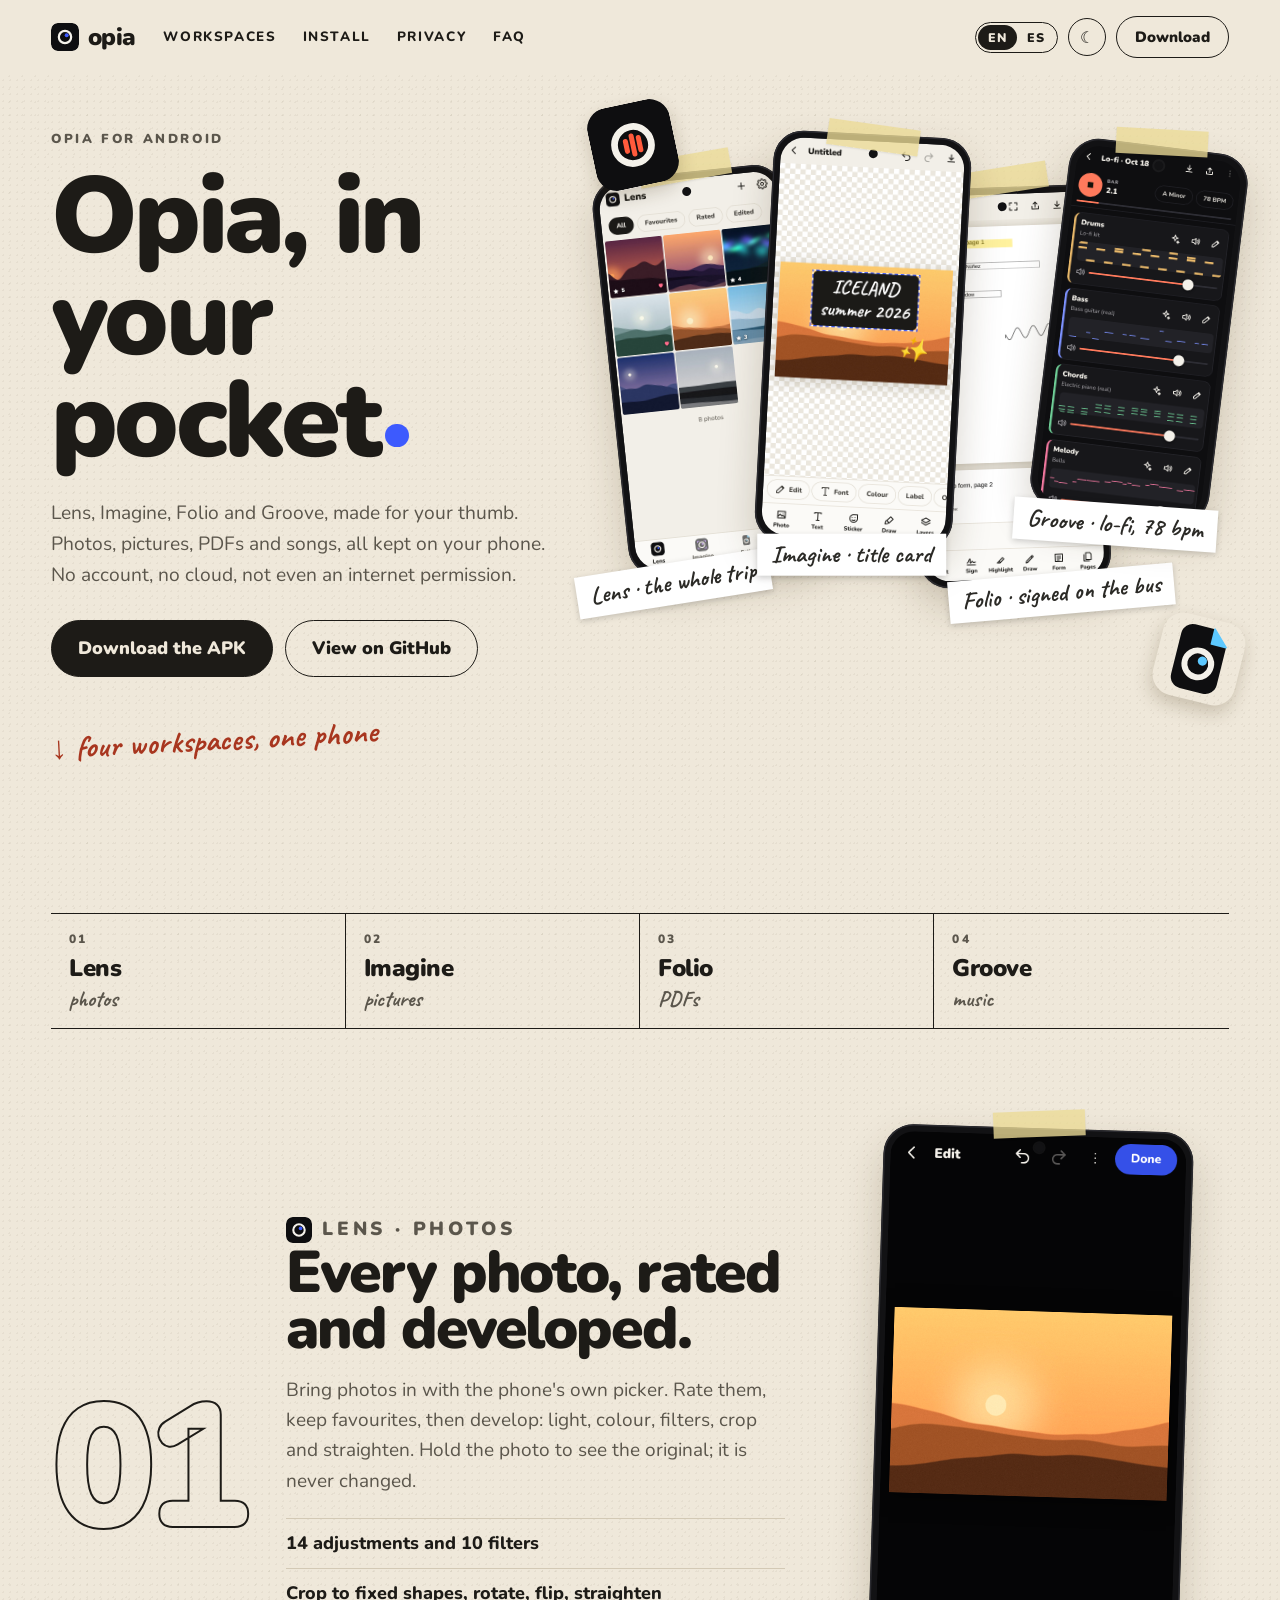
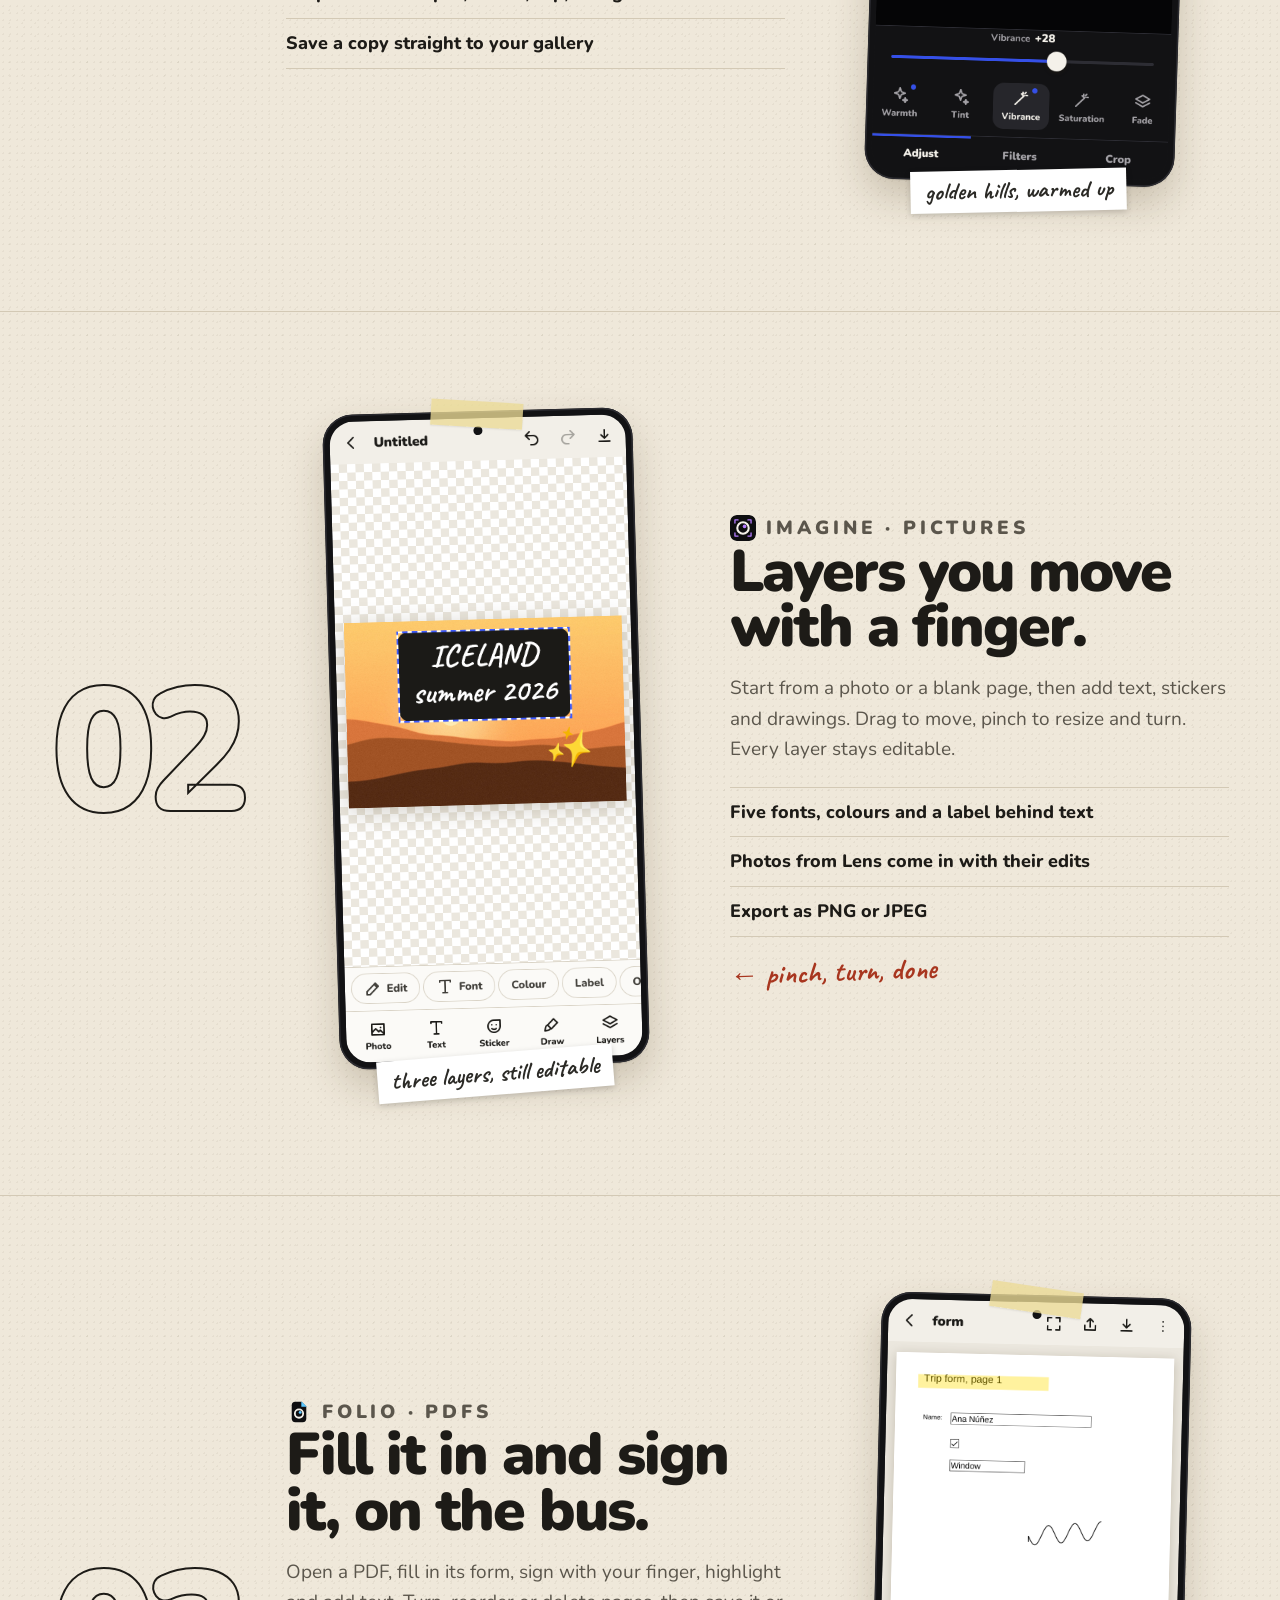
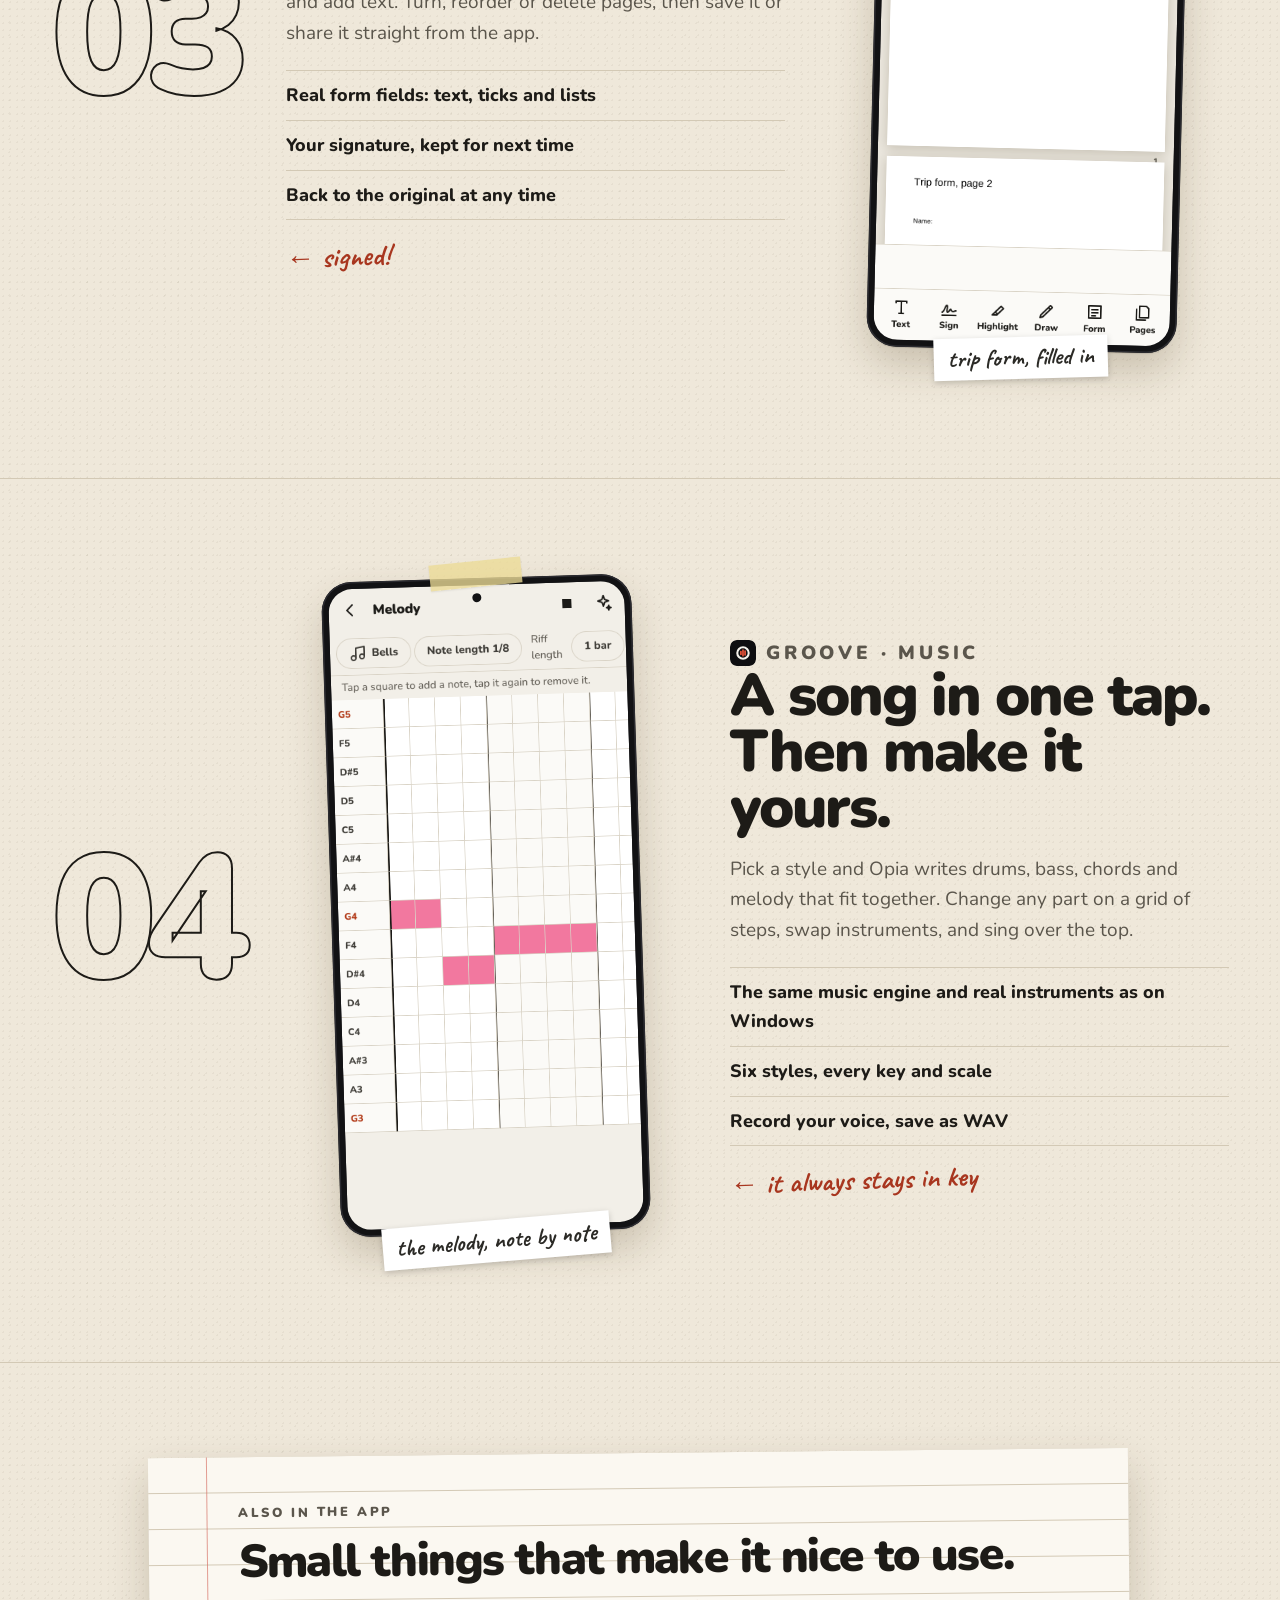
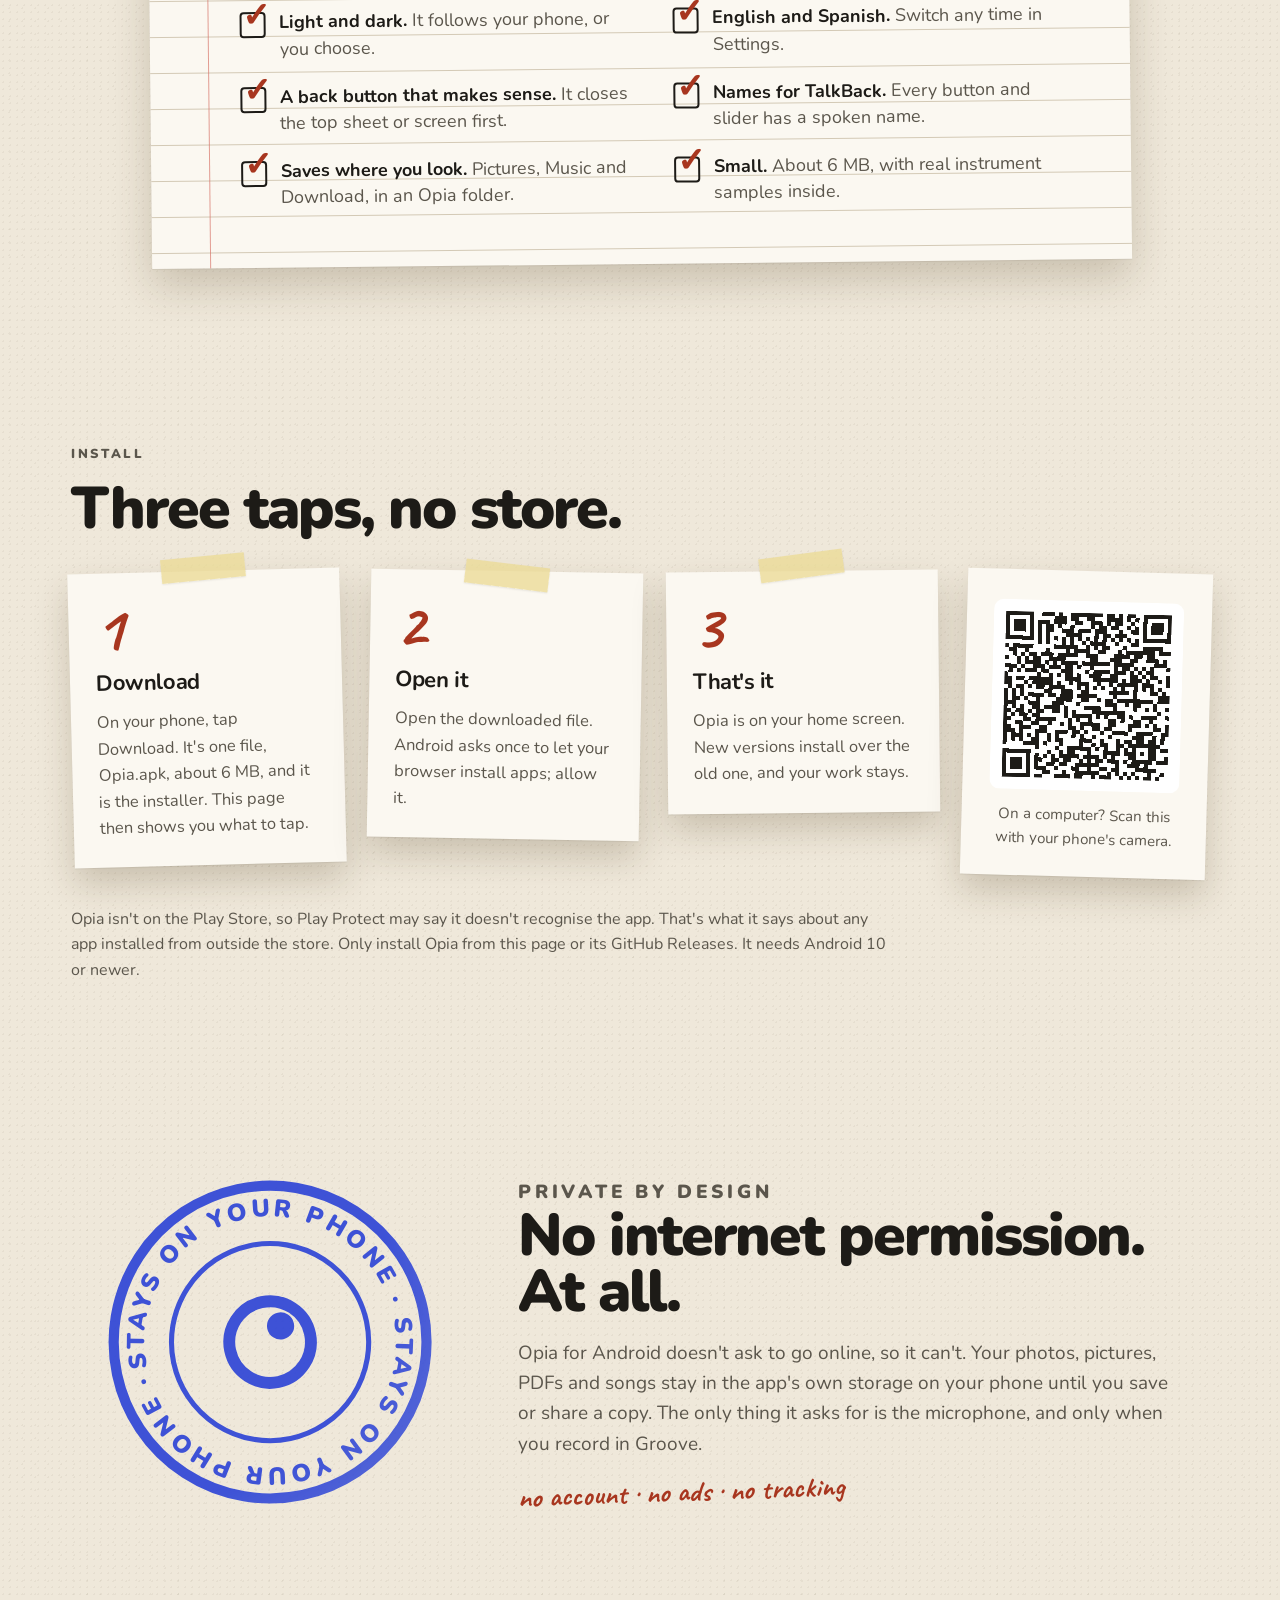
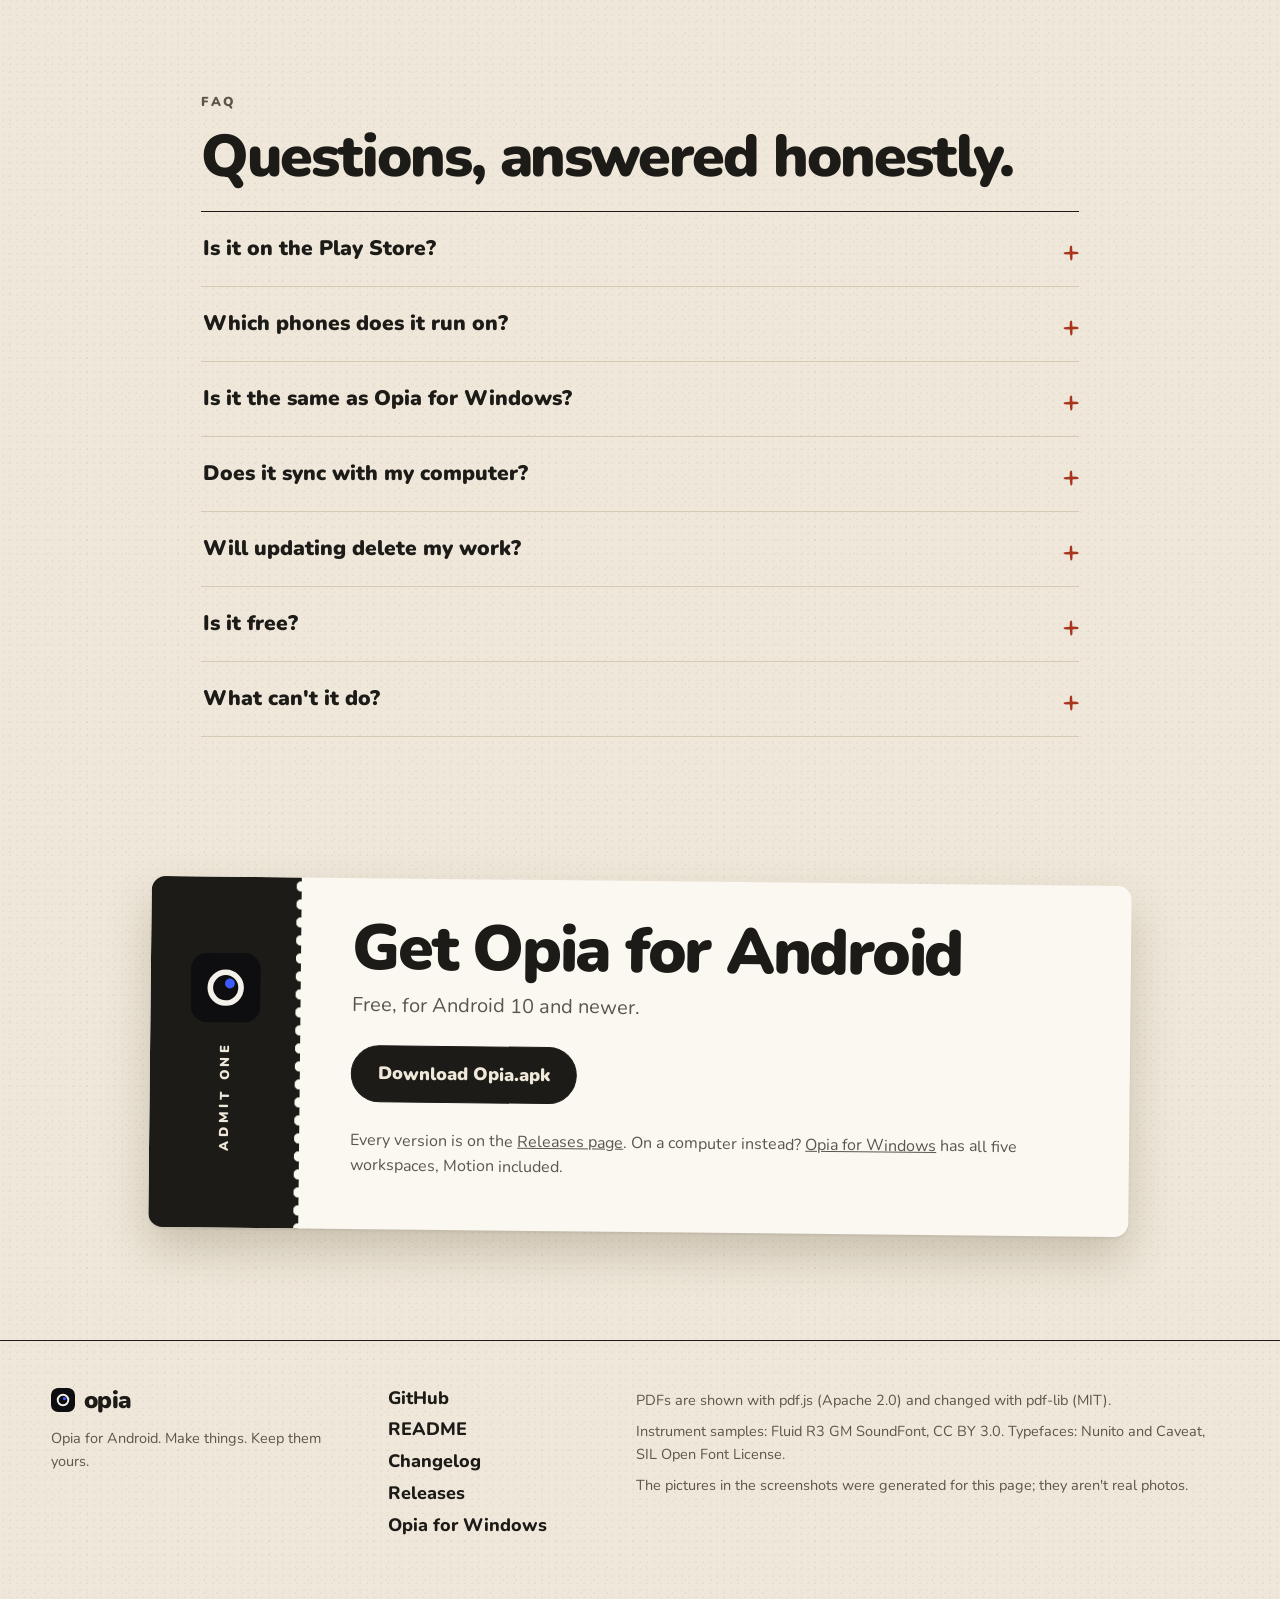
==== commit 90b5f8dd: "Website: explain the download and walk through installing Tapping Download now opens a guide: the fi" ====
--- a/docs/index.html
+++ b/docs/index.html
@@ -43,7 +43,7 @@
       <h1 data-i18n="hero.title">Opia, in your pocket<span class="dot" aria-hidden="true"></span></h1>
       <p class="sub" data-i18n="hero.sub">Lens, Imagine, Folio and Groove, made for your thumb. Photos, pictures, PDFs and songs, all kept on your phone. No account, no cloud, not even an internet permission.</p>
       <div class="cta">
-        <a class="pill ink big" href="https://github.com/kanisakhpara-devs/Opia-for-Android/releases/latest/download/Opia.apk" data-i18n="hero.download">Download the APK</a>
+        <a class="pill ink big apk" href="https://github.com/kanisakhpara-devs/Opia-for-Android/releases/latest/download/Opia.apk" data-i18n="hero.download">Download the APK</a>
         <a class="pill big" href="https://github.com/kanisakhpara-devs/Opia-for-Android" data-i18n="hero.github">View on GitHub</a>
       </div>
       <p class="note hand write" data-i18n="hero.note">↓ four workspaces, one phone</p>
@@ -149,7 +149,7 @@
     <p class="kicker plain" data-i18n="i.k">Install</p>
     <h2 id="h-install" data-i18n="i.h">Three taps, no store.</h2>
     <div class="steps">
-      <div class="step settle" style="--r:-1.5deg"><span class="tape"></span><b class="n" aria-hidden="true">1</b><h3 data-i18n="i1.h">Download</h3><p data-i18n="i1.p">On your phone, tap Download. It's one file, Opia.apk, about 6 MB.</p></div>
+      <div class="step settle" style="--r:-1.5deg"><span class="tape"></span><b class="n" aria-hidden="true">1</b><h3 data-i18n="i1.h">Download</h3><p data-i18n="i1.p">On your phone, tap Download. It's one file, Opia.apk, about 6 MB, and it is the installer. This page then shows you what to tap.</p></div>
       <div class="step settle" style="--r:1deg"><span class="tape" style="--t:6deg"></span><b class="n" aria-hidden="true">2</b><h3 data-i18n="i2.h">Open it</h3><p data-i18n="i2.p">Open the downloaded file. Android asks once to let your browser install apps; allow it.</p></div>
       <div class="step settle" style="--r:-.6deg"><span class="tape" style="--t:-7deg"></span><b class="n" aria-hidden="true">3</b><h3 data-i18n="i3.h">That's it</h3><p data-i18n="i3.p">Opia is on your home screen. New versions install over the old one, and your work stays.</p></div>
       <div class="step qr settle" style="--r:1.6deg"><img src="assets/qr.svg" alt="QR code for the Opia.apk download" width="41" height="41"><p data-i18n="i4.p">On a computer? Scan this with your phone's camera.</p></div>
@@ -190,7 +190,7 @@
       <div class="main">
         <h2 id="h-dl" data-i18n="d.h">Get Opia for Android</h2>
         <p data-i18n="d.p">Free, for Android 10 and newer.</p>
-        <a class="pill ink big" href="https://github.com/kanisakhpara-devs/Opia-for-Android/releases/latest/download/Opia.apk" data-i18n="d.btn">Download Opia.apk</a>
+        <a class="pill ink big apk" href="https://github.com/kanisakhpara-devs/Opia-for-Android/releases/latest/download/Opia.apk" data-i18n="d.btn">Download Opia.apk</a>
         <p class="small" data-i18n="d.note">Every version is on the <a href="https://github.com/kanisakhpara-devs/Opia-for-Android/releases">Releases page</a>. On a computer instead? <a href="https://kanisakhpara-devs.github.io/Opia-for-Windows/">Opia for Windows</a> has all five workspaces, Motion included.</p>
       </div>
     </div>
@@ -208,6 +208,50 @@
     </div>
   </div>
 </footer>
+
+<!-- what to do after tapping Download: Android's own screens, drawn, in the order they appear -->
+<dialog class="guide" id="guide" aria-labelledby="g-title">
+  <form method="dialog" class="g-close-form"><button class="g-close" aria-label="Close" data-i18n-label="g.close">✕</button></form>
+
+  <div class="g-android">
+    <p class="kicker plain" data-i18n="g.k">Installing Opia</p>
+    <h2 id="g-title" data-i18n="g.h">Opia.apk is downloading.</h2>
+    <p class="g-sub" data-i18n="g.sub">The file you just downloaded is the installer. Here's what your phone shows next, and what to tap.</p>
+    <ol class="g-steps">
+      <li>
+        <div class="g-text"><b data-i18n="g1.h">Open the file</b><span data-i18n="g1.p">When it finishes, a bar appears at the bottom of the screen. Tap <b>Open</b>. Missed it? Open the <b>Files</b> app, go to <b>Downloads</b>, and tap <b>Opia.apk</b>.</span></div>
+        <div class="mock" aria-hidden="true"><div class="m-bar"><span class="m-file">Opia.apk</span><small>6.2 MB</small><span class="m-btn" data-i18n="m.open">Open</span></div></div>
+      </li>
+      <li>
+        <div class="g-text"><b data-i18n="g2.h">Allow your browser to install apps</b><span data-i18n="g2.p">Only the first time. Android says it isn't allowed to install apps from this source: tap <b>Settings</b>, turn on <b>Allow from this source</b>, then go back.</span></div>
+        <div class="mock" aria-hidden="true"><div class="m-dlg"><p data-i18n="g2.m">For your security, your phone currently isn't allowed to install unknown apps from this source.</p><div class="m-acts"><span data-i18n="m.cancel">Cancel</span><span class="m-btn" data-i18n="m.settings">Settings</span></div></div><div class="m-row"><span data-i18n="g2.t">Allow from this source</span><i class="m-switch"></i></div></div>
+      </li>
+      <li>
+        <div class="g-text"><b data-i18n="g3.h">Tap Install</b><span data-i18n="g3.p">If Play Protect warns that it doesn't recognise the app, tap <b>More details</b> and then <b>Install anyway</b>. It says this about every app from outside the Play Store.</span></div>
+        <div class="mock" aria-hidden="true"><div class="m-dlg"><p class="m-app"><img src="assets/opia-icon.svg" alt="" width="26" height="26"> Opia</p><p data-i18n="g3.m">Do you want to install this app?</p><div class="m-acts"><span data-i18n="m.cancel">Cancel</span><span class="m-btn" data-i18n="m.install">Install</span></div></div></div>
+      </li>
+      <li>
+        <div class="g-text"><b data-i18n="g4.h">Open Opia</b><span data-i18n="g4.p">It's on your home screen and in your app list. Next time, a new version installs over this one and keeps your work.</span></div>
+        <div class="mock" aria-hidden="true"><div class="m-home"><img src="assets/opia-icon.svg" alt="" width="46" height="46"><span>Opia</span></div></div>
+      </li>
+    </ol>
+    <p class="g-again"><span data-i18n="g.again">Nothing downloaded?</span> <a class="apk-retry" href="https://github.com/kanisakhpara-devs/Opia-for-Android/releases/latest/download/Opia.apk" data-i18n="g.retry">Download it again</a></p>
+  </div>
+
+  <div class="g-desktop">
+    <p class="kicker plain" data-i18n="g.k">Installing Opia</p>
+    <h2 data-i18n="gd.h">Opia goes on your phone.</h2>
+    <p class="g-sub" data-i18n="gd.p">Point your phone's camera at this code to download it there. Then follow the steps your phone shows; this page walks you through them if you open it on the phone.</p>
+    <img class="g-qr" src="assets/qr.svg" alt="QR code for the Opia.apk download" width="41" height="41">
+    <p class="g-again"><a class="apk-retry" href="https://github.com/kanisakhpara-devs/Opia-for-Android/releases/latest/download/Opia.apk" data-i18n="gd.anyway">Download the file to this computer anyway</a></p>
+  </div>
+
+  <div class="g-iphone">
+    <p class="kicker plain" data-i18n="g.k">Installing Opia</p>
+    <h2 data-i18n="gi.h">This one is for Android phones.</h2>
+    <p class="g-sub" data-i18n="gi.p">Opia for Android can't be installed on an iPhone or iPad. On a computer, there's <a href="https://kanisakhpara-devs.github.io/Opia-for-Windows/">Opia for Windows</a>.</p>
+  </div>
+</dialog>
 <script src="site.js"></script>
 </body>
 </html>
--- a/docs/site.css
+++ b/docs/site.css
@@ -251,3 +251,46 @@
 .desk .phone:nth-child(3) figcaption { translate: -30% 0; }
 .desk .sticker:nth-of-type(1) { left: -3%; top: -5%; bottom: auto; }
 .desk .sticker:nth-of-type(2) { right: -2%; top: auto; bottom: -9%; }
+
+/* ---- after Download: what the phone shows next */
+.guide { width: min(720px, calc(100vw - 24px)); max-height: calc(100dvh - 24px); padding: 34px clamp(18px, 4vw, 40px) 28px; border: 0; border-radius: 18px; background: var(--card); color: var(--ink); box-shadow: 0 30px 80px rgba(0,0,0,.4); overflow-y: auto; }
+.guide::backdrop { background: rgba(20, 16, 8, .55); backdrop-filter: blur(3px); }
+.guide[open] { animation: g-in .35s cubic-bezier(.2,1.2,.35,1); }
+@keyframes g-in { from { opacity: 0; translate: 0 30px; } }
+.guide h2 { font-size: clamp(30px, 5vw, 44px); margin-bottom: 10px; }
+.g-sub { color: var(--soft); margin: 0 0 22px; }
+.g-close-form { position: absolute; top: 12px; right: 12px; margin: 0; }
+.g-close { width: 40px; height: 40px; border-radius: 50%; border: 1.5px solid var(--ink); background: none; color: var(--ink); font-size: 18px; cursor: pointer; }
+.g-android, .g-desktop, .g-iphone { display: none; }
+.guide[data-for=android] .g-android, .guide[data-for=desktop] .g-desktop, .guide[data-for=iphone] .g-iphone { display: block; }
+.g-steps { list-style: none; counter-reset: g; padding: 0; margin: 0; display: flex; flex-direction: column; gap: 14px; }
+.g-steps li { counter-increment: g; display: grid; grid-template-columns: 44px minmax(0, 1fr) 230px; gap: 14px; align-items: center; padding: 14px 0; border-top: 1px solid var(--rule); }
+.g-steps li::before { content: counter(g); font: 700 48px/1 Caveat, cursive; color: var(--red); align-self: start; }
+.g-text > b { display: block; font-size: 19px; margin-bottom: 4px; }
+.g-text span { color: var(--soft); font-size: 16px; }
+.g-text span b { color: var(--ink); }
+/* drawings of Android's screens, in Android's own neutral colours so they read as "the phone", not as this page */
+.mock { font: 14px/1.35 Roboto, 'Segoe UI', system-ui, sans-serif; color: #1f1f1f; background: #eef0f4; border-radius: 16px; padding: 12px; display: flex; flex-direction: column; gap: 8px; }
+.m-bar { display: flex; align-items: center; gap: 8px; background: #2d2f33; color: #fff; border-radius: 10px; padding: 10px 12px; }
+.m-file { font-weight: 600; } .m-bar small { opacity: .7; margin-right: auto; }
+.m-btn { color: #0b57d0; font-weight: 700; }
+.m-bar .m-btn { color: #a8c7fa; }
+.m-dlg { background: #fff; border-radius: 14px; padding: 12px 14px; box-shadow: 0 2px 8px rgba(0,0,0,.12); }
+.m-dlg p { margin: 0 0 8px; font-size: 13px; }
+.m-app { display: flex; align-items: center; gap: 8px; font-weight: 700; font-size: 15px !important; } .m-app img { border-radius: 7px; }
+.m-acts { display: flex; justify-content: flex-end; gap: 16px; font-weight: 600; color: #0b57d0; font-size: 13px; }
+.m-acts span:first-child { color: #444; }
+.m-row { display: flex; align-items: center; justify-content: space-between; background: #fff; border-radius: 12px; padding: 10px 12px; font-size: 13px; }
+.m-switch { width: 38px; height: 22px; border-radius: 22px; background: #0b57d0; position: relative; flex: none; }
+.m-switch::after { content: ""; position: absolute; right: 3px; top: 3px; width: 16px; height: 16px; border-radius: 50%; background: #fff; }
+.m-home { display: flex; flex-direction: column; align-items: center; gap: 4px; padding: 6px; font-size: 13px; }
+.m-home img { border-radius: 12px; box-shadow: 0 3px 8px rgba(0,0,0,.2); }
+.g-again { margin: 18px 0 0; color: var(--soft); font-size: 15px; }
+.g-again a { color: var(--red); font-weight: 800; }
+.g-qr { width: 230px; height: auto; aspect-ratio: 1; background: #fff; padding: 14px; border-radius: 12px; margin: 6px 0 4px; }
+@media (max-width: 640px) {
+  .g-steps li { grid-template-columns: 34px minmax(0, 1fr); }
+  .g-steps li::before { font-size: 40px; }
+  .mock { grid-column: 2; }
+}
+@media (prefers-reduced-motion: reduce) { .guide[open] { animation: none; } }
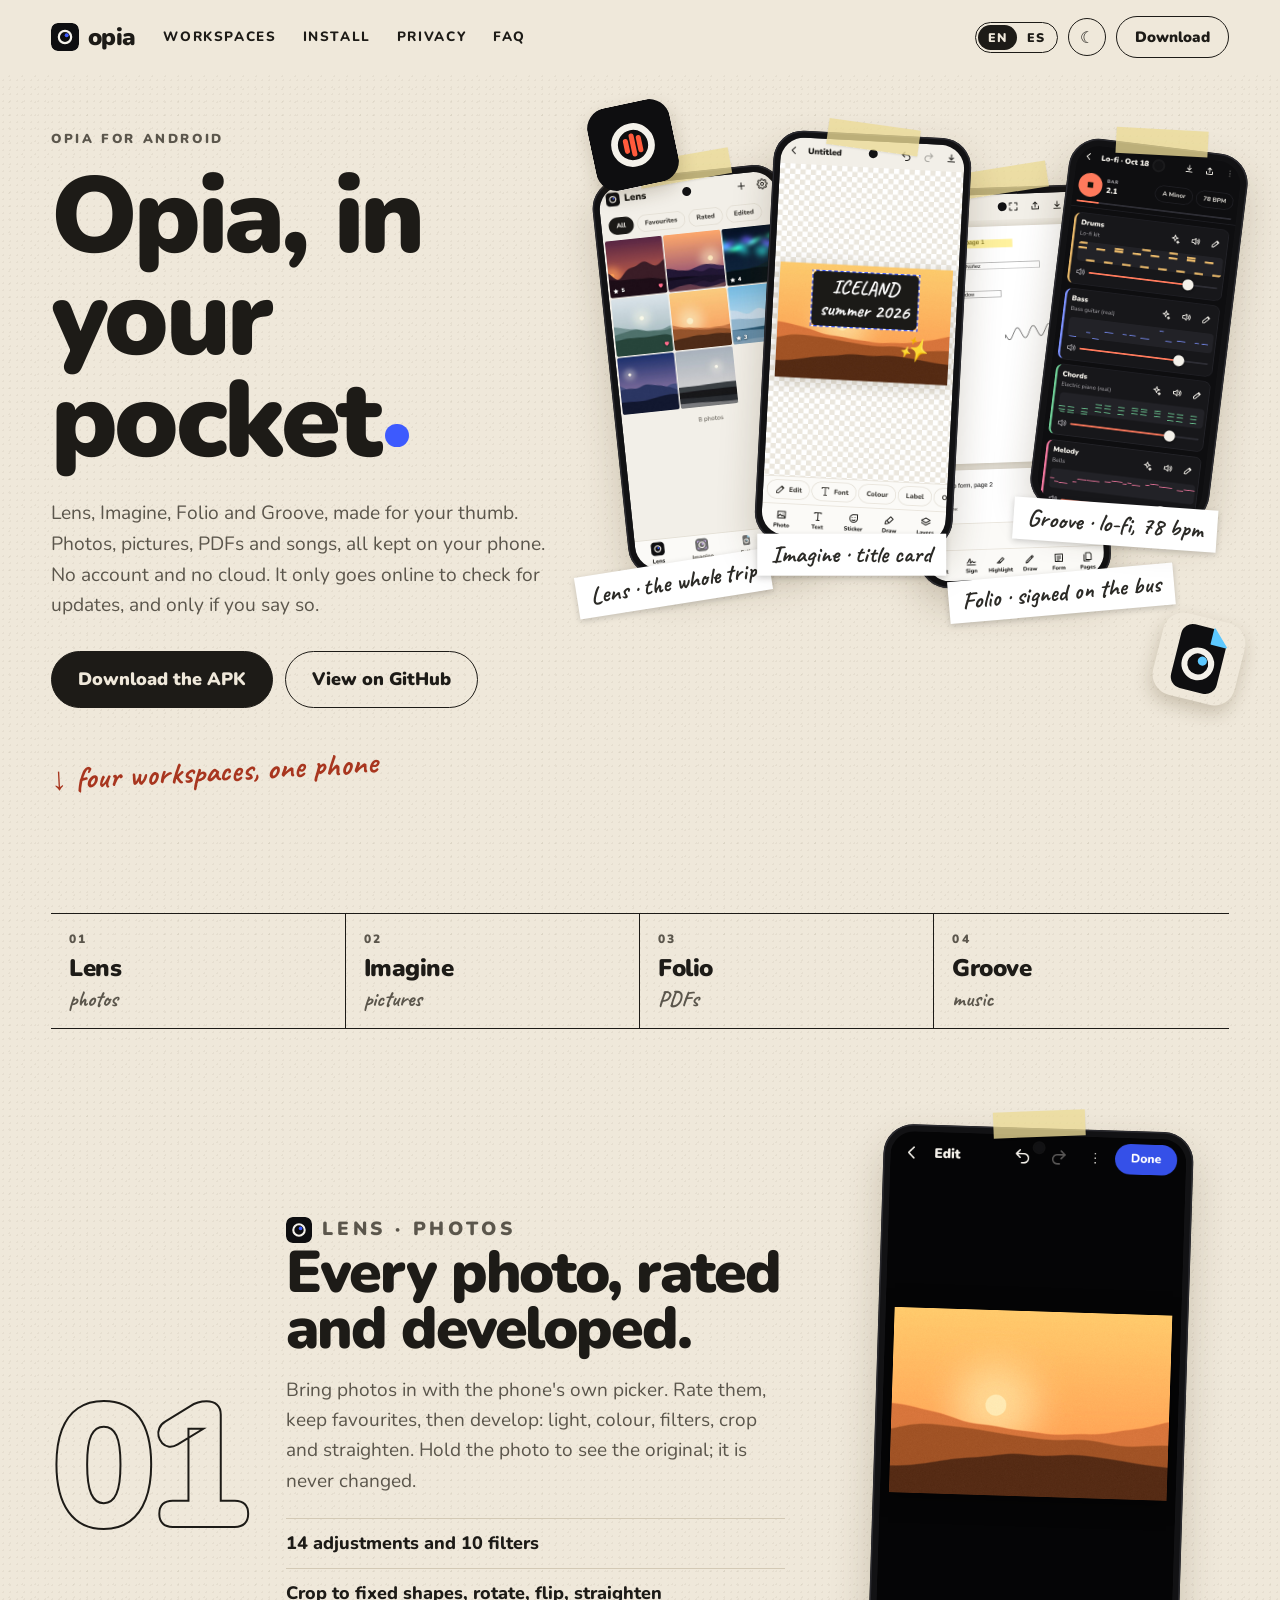
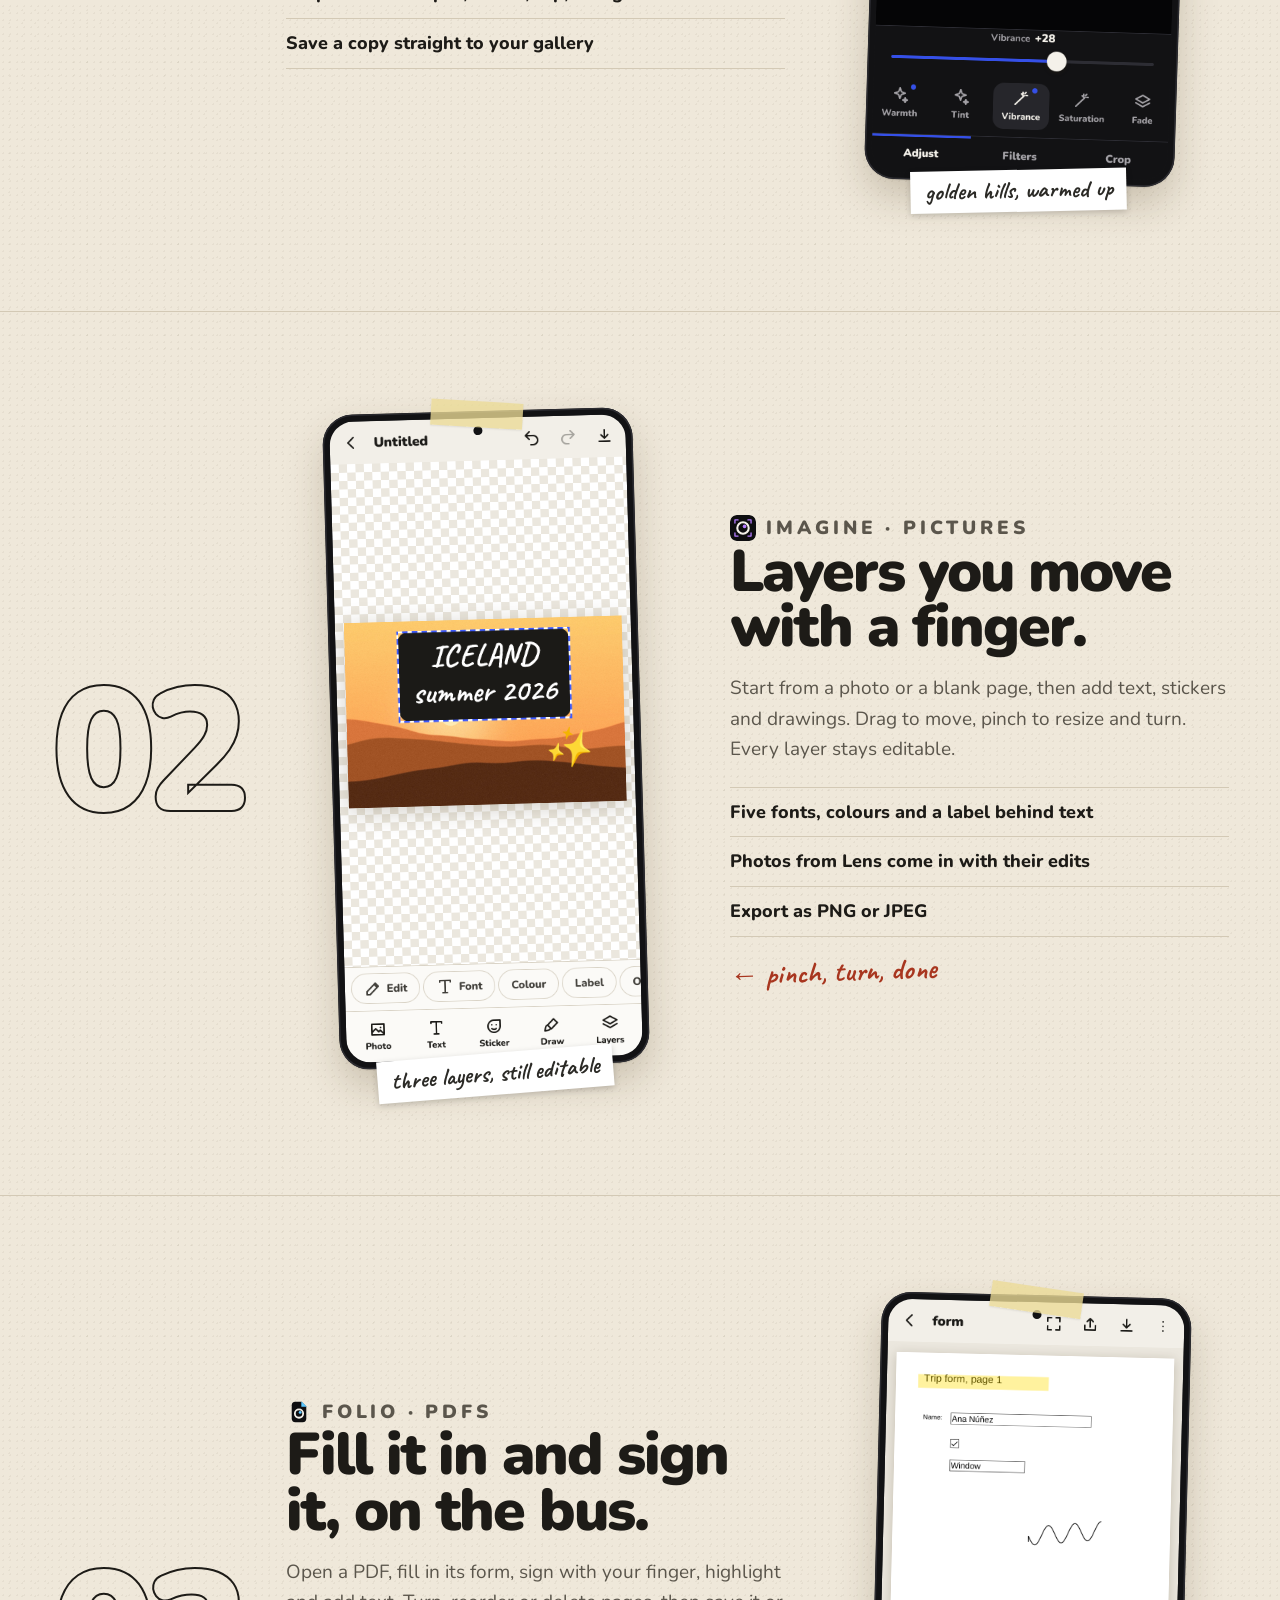
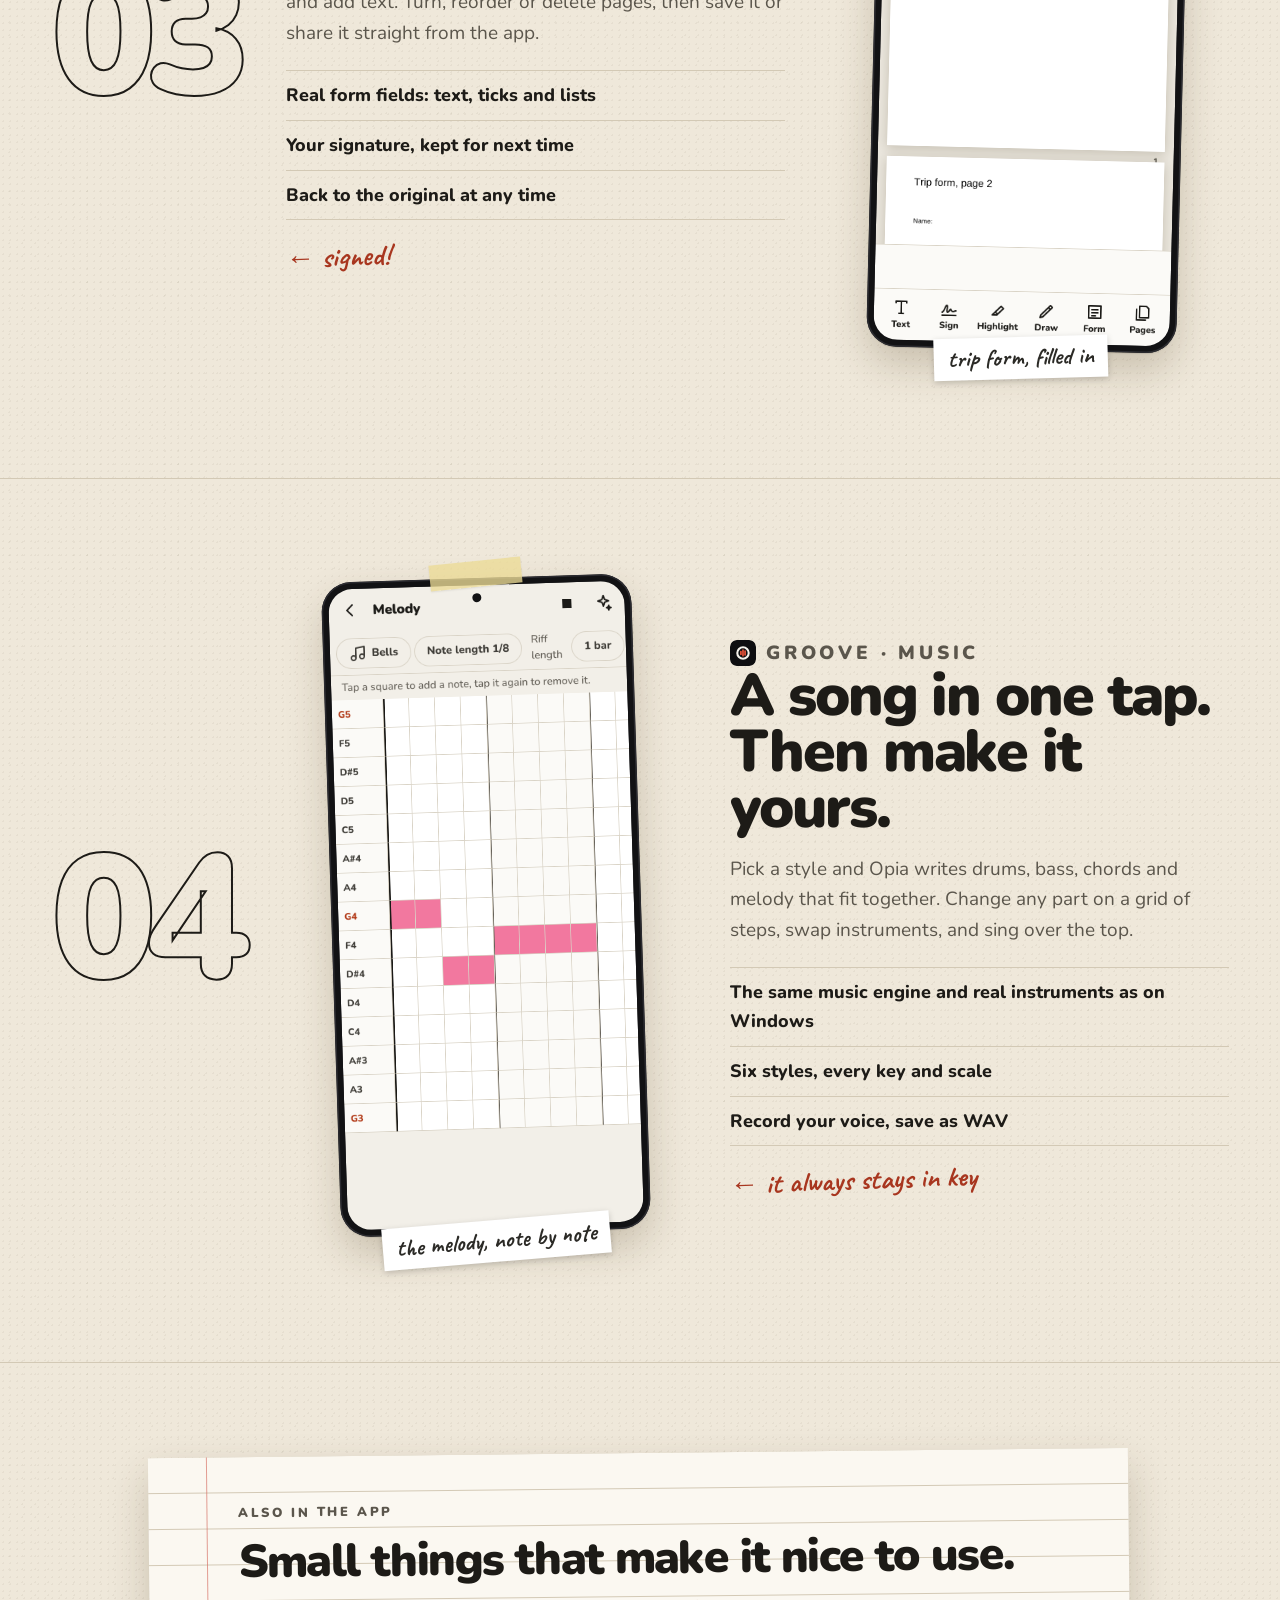
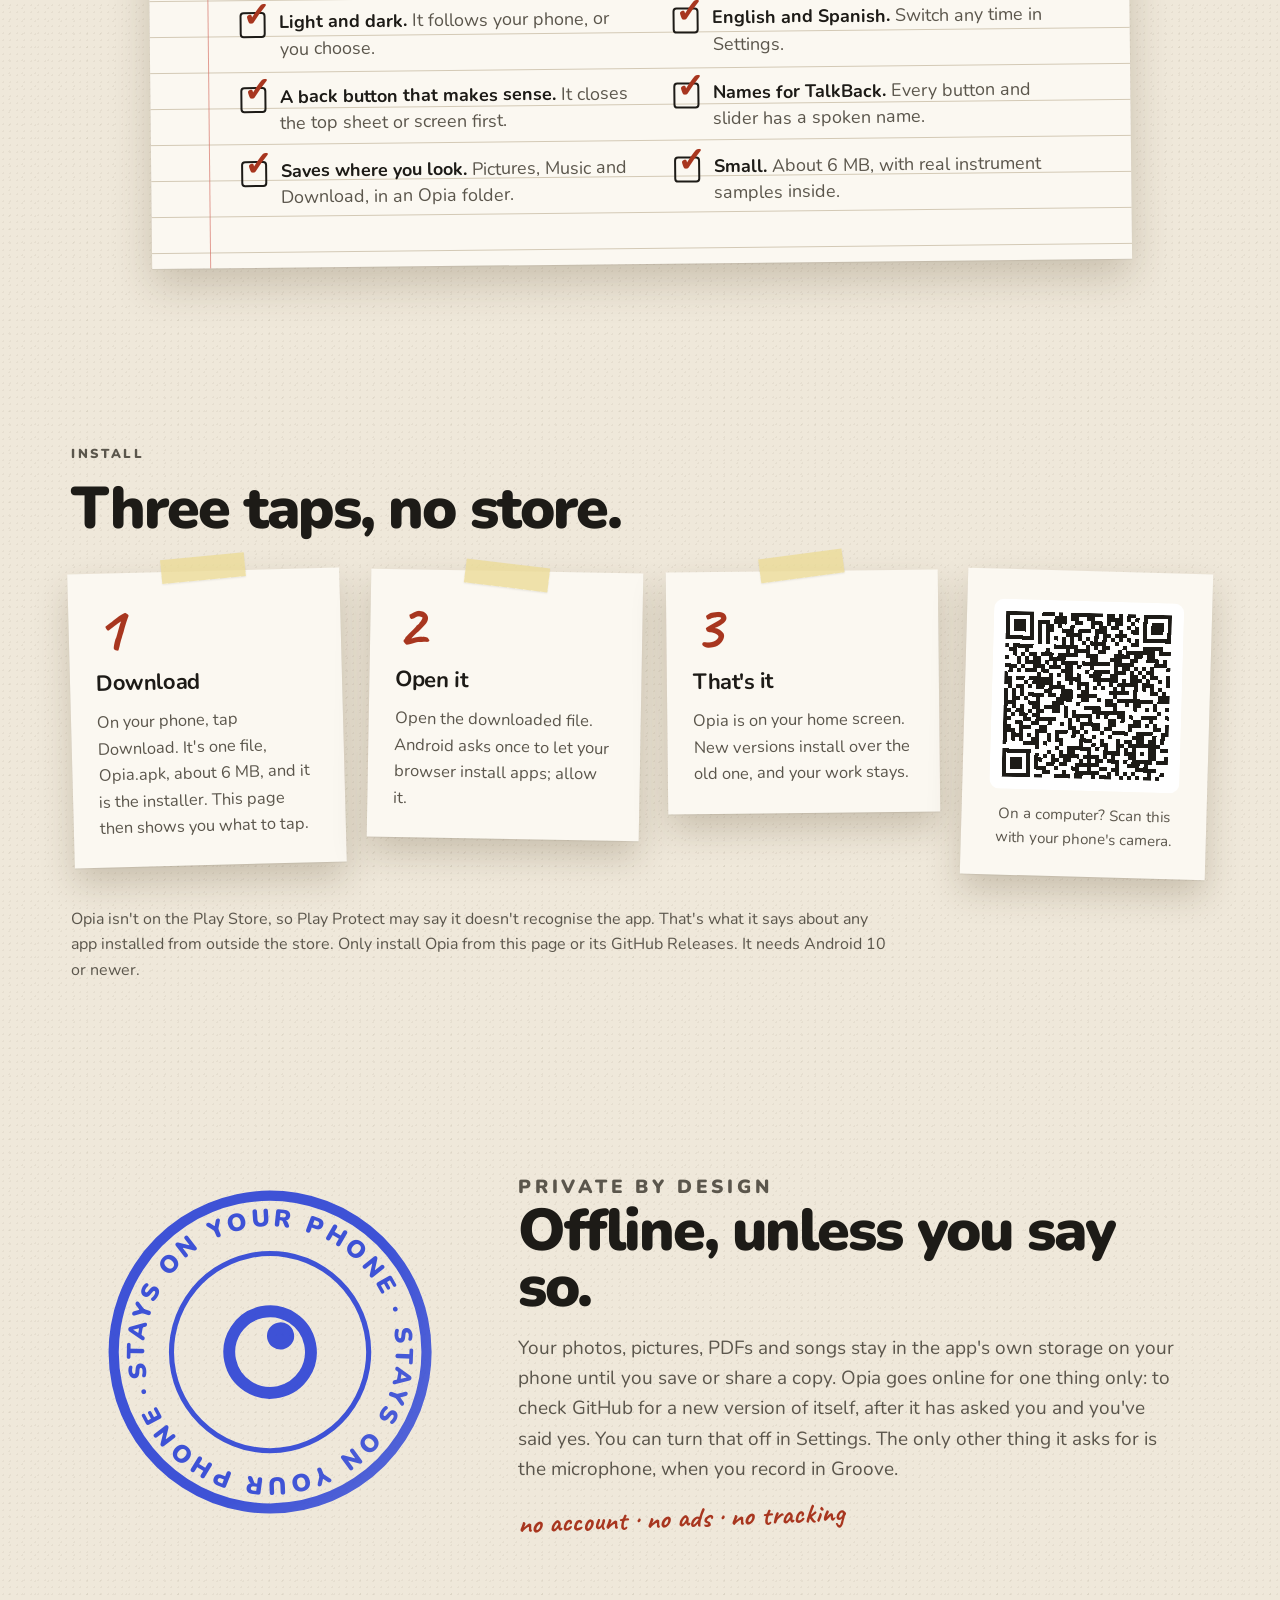
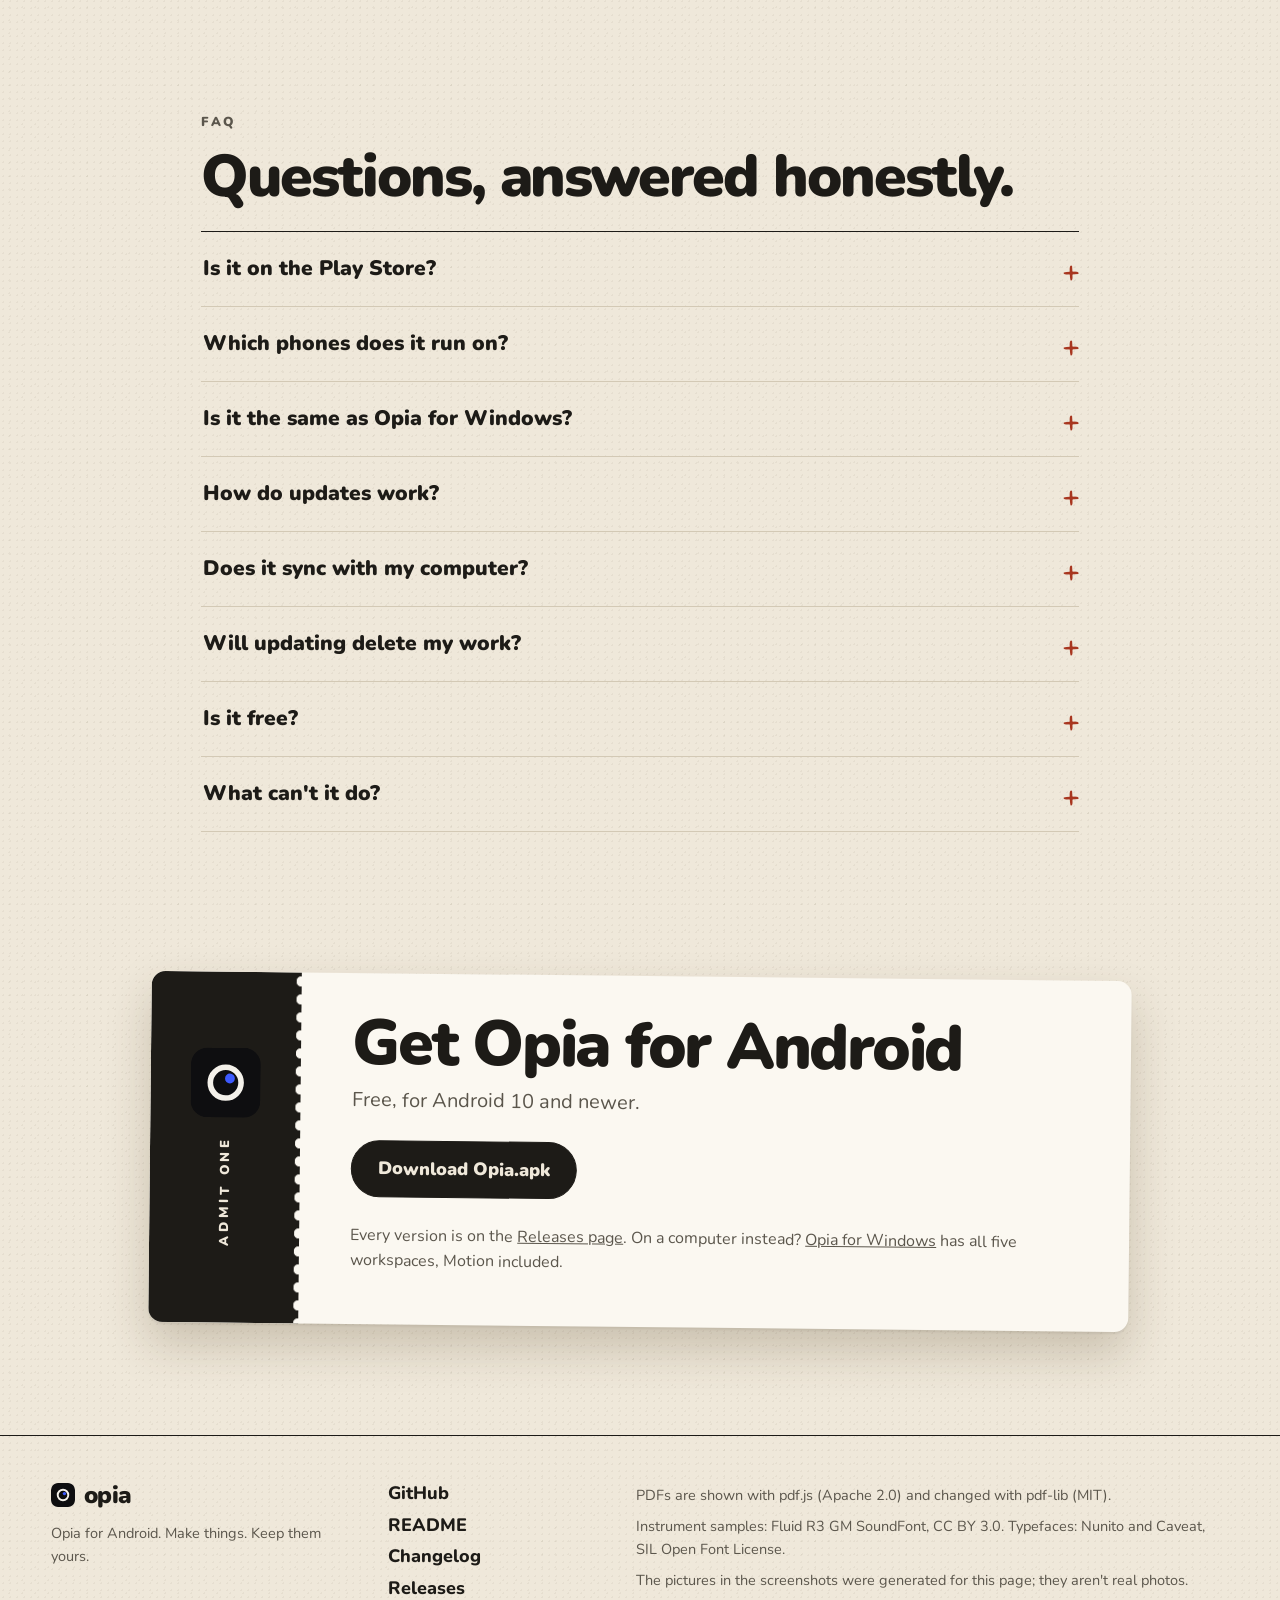
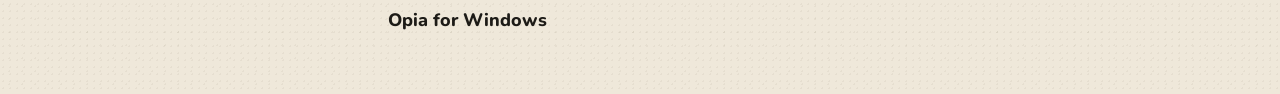
==== commit f0e89d10: "Add an update wizard that asks before checking GitHub Opia asks once whether it may go online, then " ====
--- a/docs/index.html
+++ b/docs/index.html
@@ -4,9 +4,9 @@
 <meta charset="utf-8">
 <meta name="viewport" content="width=device-width, initial-scale=1">
 <title>Opia for Android: in your pocket</title>
-<meta name="description" content="Opia for Android: Lens for photos, Imagine for pictures, Folio for PDFs and Groove for music, made for touch. Everything stays on your phone; the app has no internet permission.">
+<meta name="description" content="Opia for Android: Lens for photos, Imagine for pictures, Folio for PDFs and Groove for music, made for touch. Everything stays on your phone; it only goes online to check for updates, and only if you allow it.">
 <meta property="og:title" content="Opia for Android">
-<meta property="og:description" content="Photos, pictures, PDFs and songs on your phone. No account, no cloud, no internet permission.">
+<meta property="og:description" content="Photos, pictures, PDFs and songs on your phone. No account, no cloud, and offline unless you allow update checks.">
 <meta property="og:image" content="shots/lens-light.png">
 <meta name="theme-color" content="#efe8da">
 <link rel="icon" href="assets/opia-icon.svg">
@@ -41,7 +41,7 @@
     <div class="hero-copy">
       <p class="kicker plain" data-i18n="hero.k">Opia for Android</p>
       <h1 data-i18n="hero.title">Opia, in your pocket<span class="dot" aria-hidden="true"></span></h1>
-      <p class="sub" data-i18n="hero.sub">Lens, Imagine, Folio and Groove, made for your thumb. Photos, pictures, PDFs and songs, all kept on your phone. No account, no cloud, not even an internet permission.</p>
+      <p class="sub" data-i18n="hero.sub">Lens, Imagine, Folio and Groove, made for your thumb. Photos, pictures, PDFs and songs, all kept on your phone. No account and no cloud. It only goes online to check for updates, and only if you say so.</p>
       <div class="cta">
         <a class="pill ink big apk" href="https://github.com/kanisakhpara-devs/Opia-for-Android/releases/latest/download/Opia.apk" data-i18n="hero.download">Download the APK</a>
         <a class="pill big" href="https://github.com/kanisakhpara-devs/Opia-for-Android" data-i18n="hero.github">View on GitHub</a>
@@ -162,8 +162,8 @@
     <div class="stamp" aria-hidden="true"><svg viewBox="0 0 200 200"><defs><path id="ring" d="M100 100 m-74 0 a74 74 0 1 1 148 0 a74 74 0 1 1 -148 0"/></defs><circle cx="100" cy="100" r="92" class="s1"/><circle cx="100" cy="100" r="58" class="s2"/><text><textPath href="#ring" data-i18n="st.ring">STAYS ON YOUR PHONE · STAYS ON YOUR PHONE · </textPath></text><circle cx="100" cy="100" r="24" class="s3"/><circle cx="108" cy="92" r="8" class="s4"/></svg></div>
     <div class="words">
       <p class="kicker plain" data-i18n="p.k">Private by design</p>
-      <h2 id="h-private" data-i18n="p.h">No internet permission. At all.</h2>
-      <p data-i18n="p.p">Opia for Android doesn't ask to go online, so it can't. Your photos, pictures, PDFs and songs stay in the app's own storage on your phone until you save or share a copy. The only thing it asks for is the microphone, and only when you record in Groove.</p>
+      <h2 id="h-private" data-i18n="p.h">Offline, unless you say so.</h2>
+      <p data-i18n="p.p">Your photos, pictures, PDFs and songs stay in the app's own storage on your phone until you save or share a copy. Opia goes online for one thing only: to check GitHub for a new version of itself, after it has asked you and you've said yes. You can turn that off in Settings. The only other thing it asks for is the microphone, when you record in Groove.</p>
       <p class="margin hand write" data-i18n="p.m">no account · no ads · no tracking</p>
     </div>
   </section>
@@ -176,6 +176,7 @@
       <details><summary data-i18n="q1">Is it on the Play Store?</summary><p data-i18n="a1">Not yet. You install the APK from this page. Play Protect may warn that it doesn't recognise the app; it says that about any app from outside the store.</p></details>
       <details><summary data-i18n="q2">Which phones does it run on?</summary><p data-i18n="a2">Android 10 or newer. It's new: it has been built and tested at phone size in a browser, and real phones are the next test. If something looks wrong, open an issue on GitHub with a screenshot.</p></details>
       <details><summary data-i18n="q3">Is it the same as Opia for Windows?</summary><p data-i18n="a3">It shares the look, the names and Groove's music engine, but it's its own app, made for touch. Lens, Imagine and Folio do less than on Windows, and there's no Motion (video) yet.</p></details>
+      <details><summary data-i18n="q8">How do updates work?</summary><p data-i18n="a8">The first time you open it, Opia asks whether it may check GitHub for new versions. If you say yes, it checks once a day (or when you tap Check for updates in Settings), shows what's new, downloads the update and hands it to Android's installer. You tap Install, and your work stays. The first time, Android also asks you to allow Opia to install updates.</p></details>
       <details><summary data-i18n="q4">Does it sync with my computer?</summary><p data-i18n="a4">No. Nothing leaves the phone unless you save or share a copy. Send files to your computer the way you usually do.</p></details>
       <details><summary data-i18n="q5">Will updating delete my work?</summary><p data-i18n="a5">No. New versions install over the old one and keep everything. Uninstalling the app, or clearing its storage, does delete it, so save copies of anything you want to keep.</p></details>
       <details><summary data-i18n="q6">Is it free?</summary><p data-i18n="a6">Yes. There is nothing to pay and no account to make. The project hasn't chosen an open-source licence yet, so for now the code is shared to look at and build, not to reuse.</p></details>
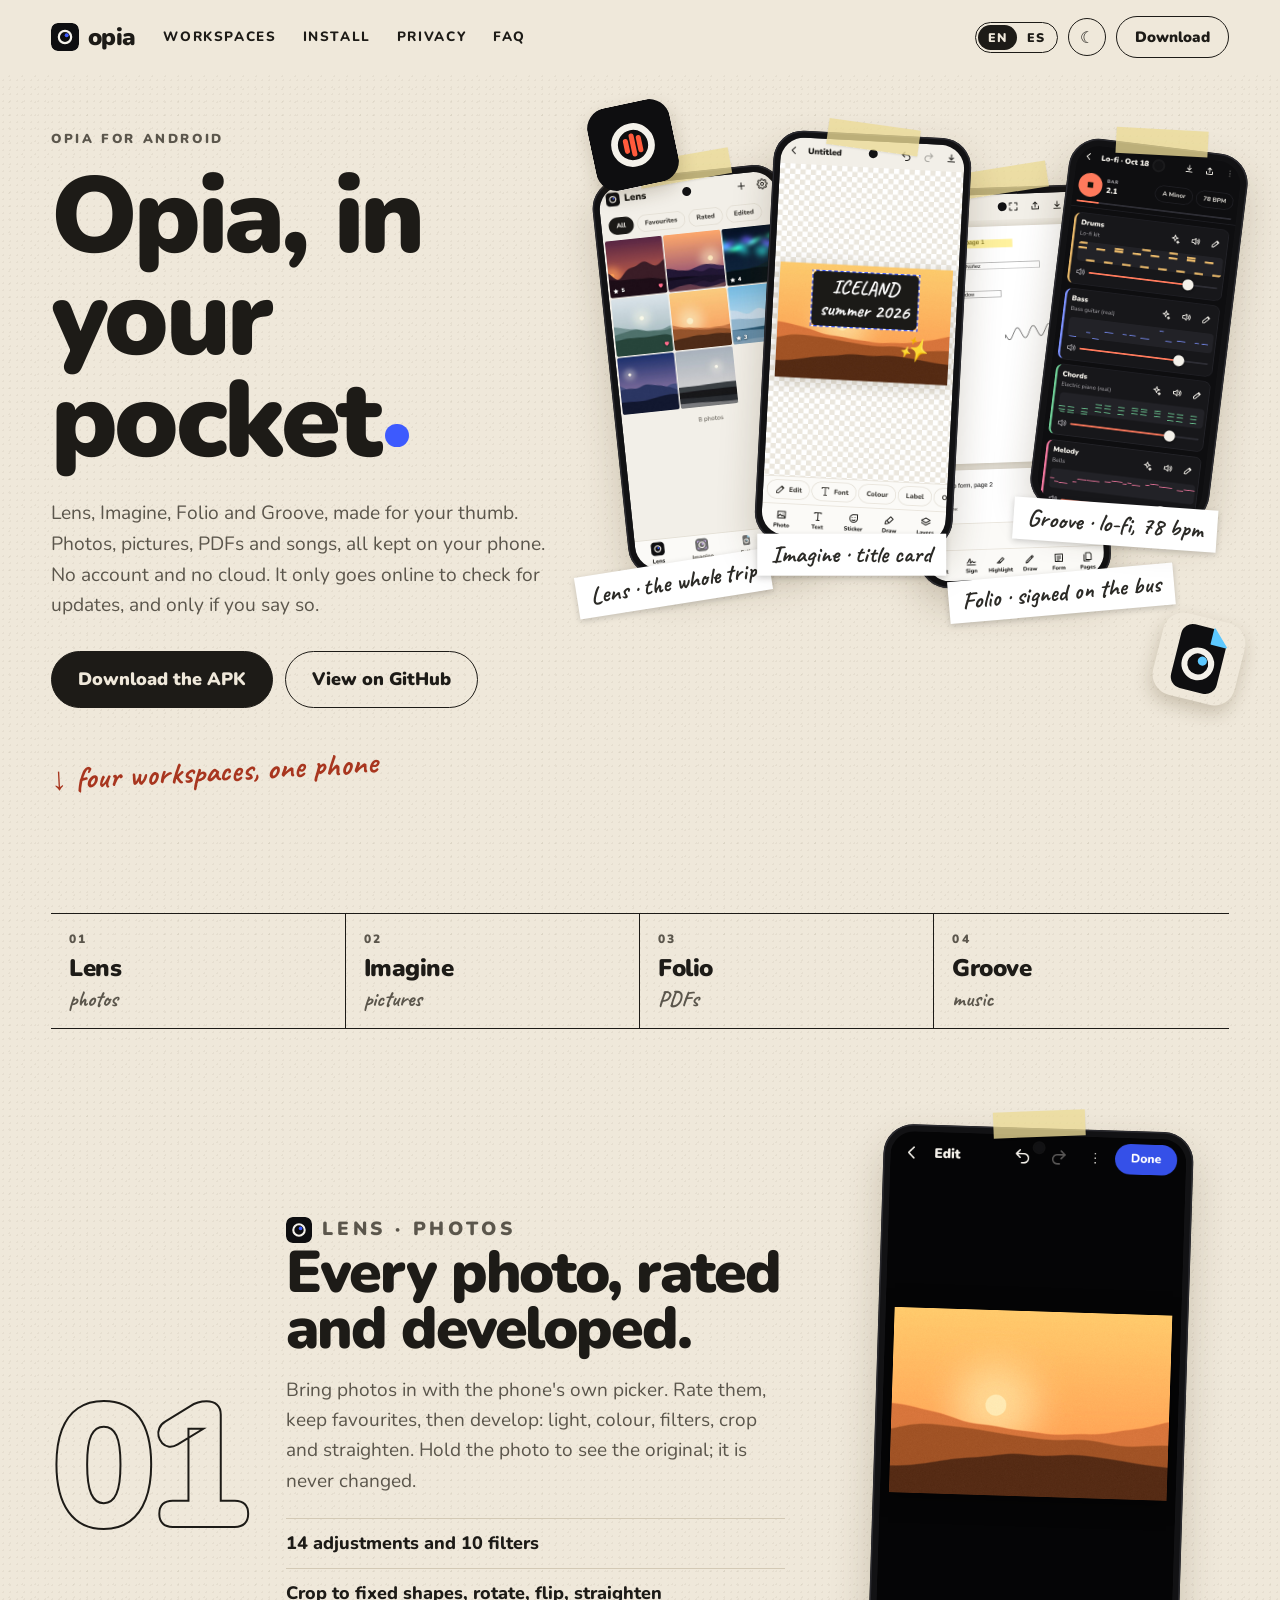
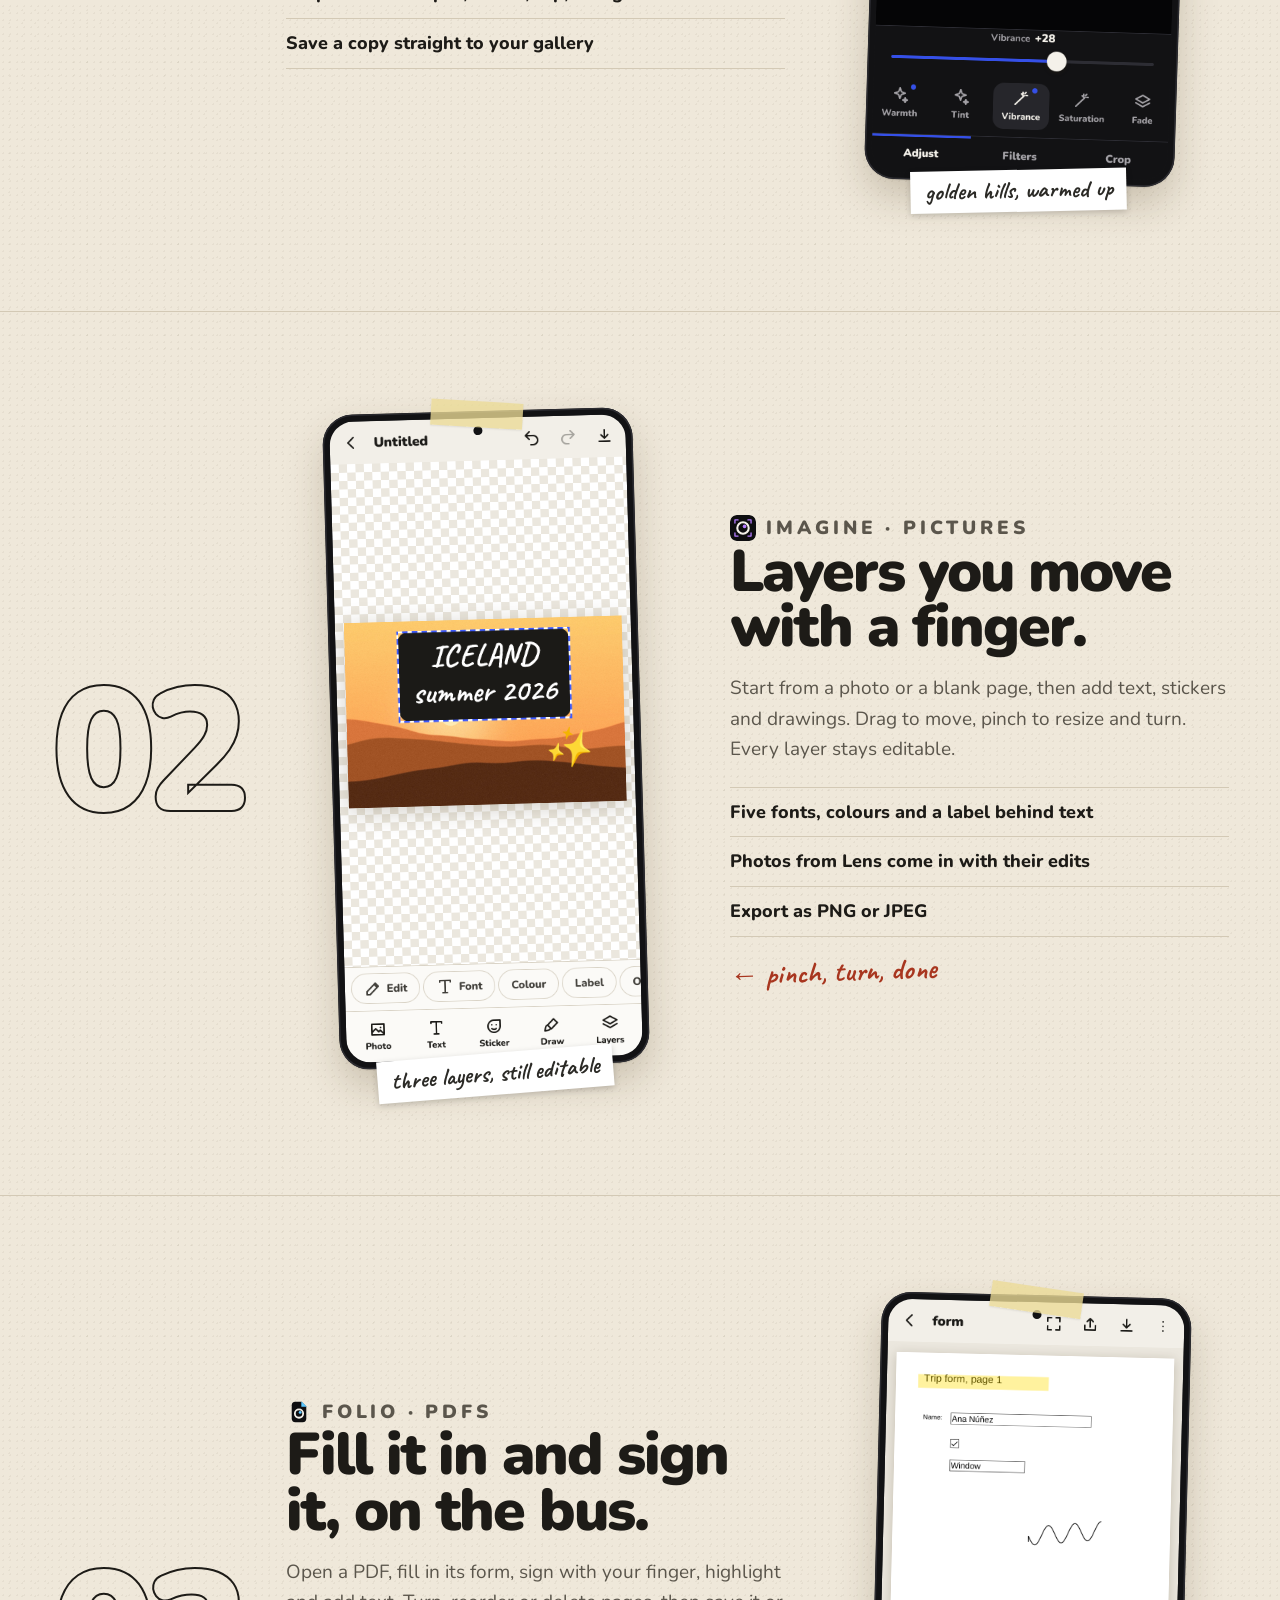
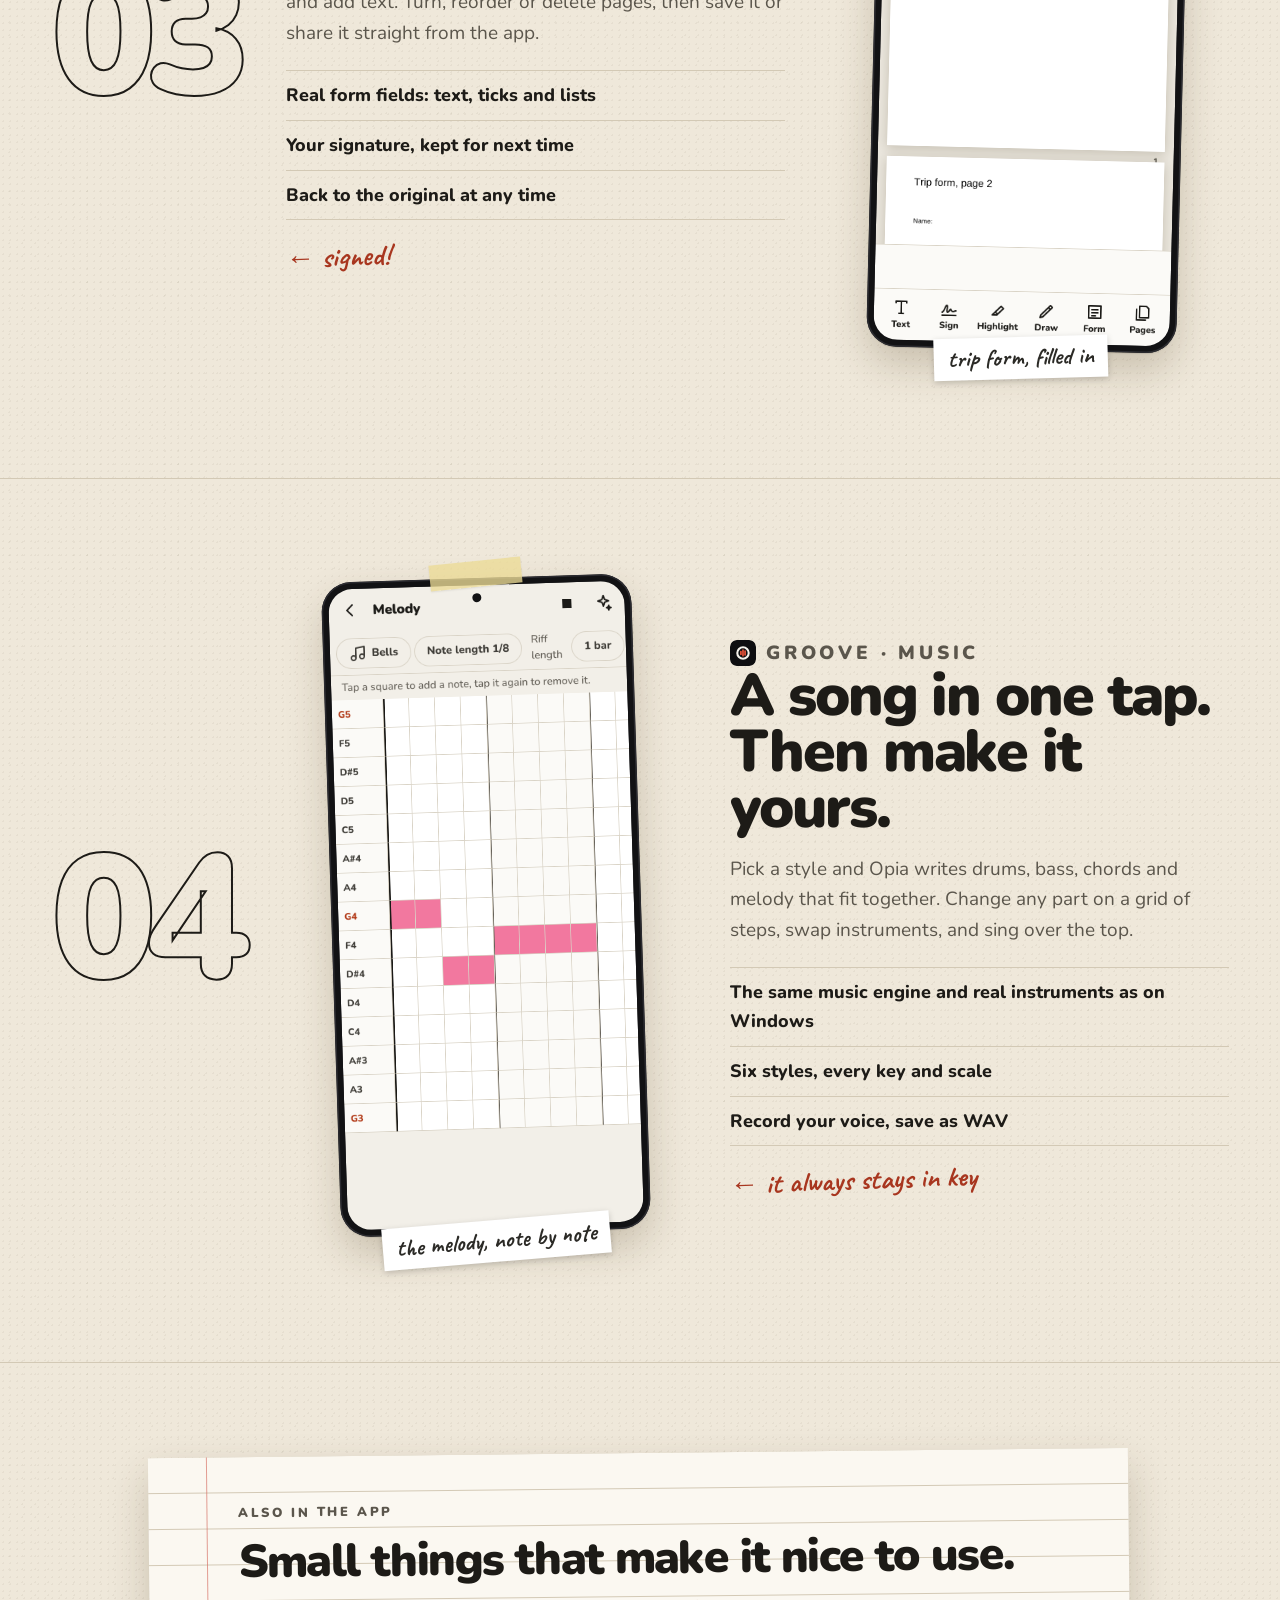
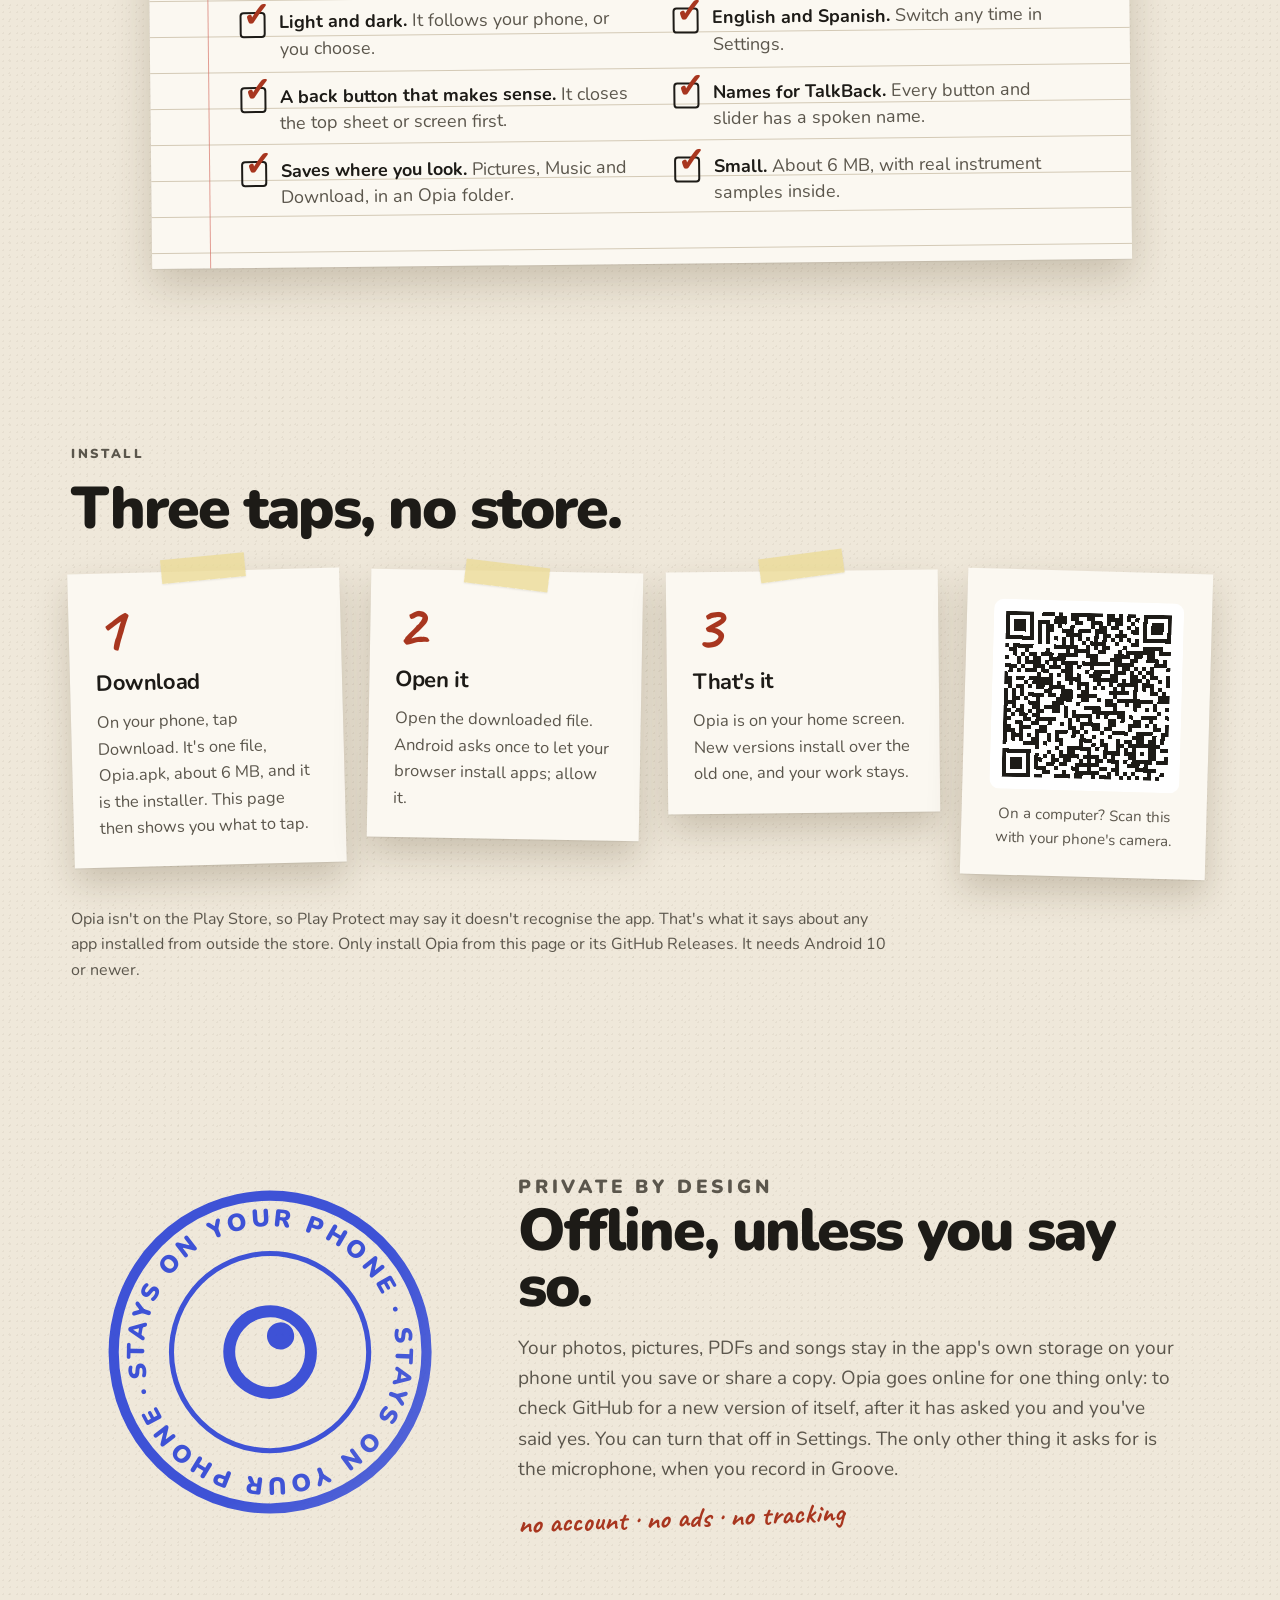
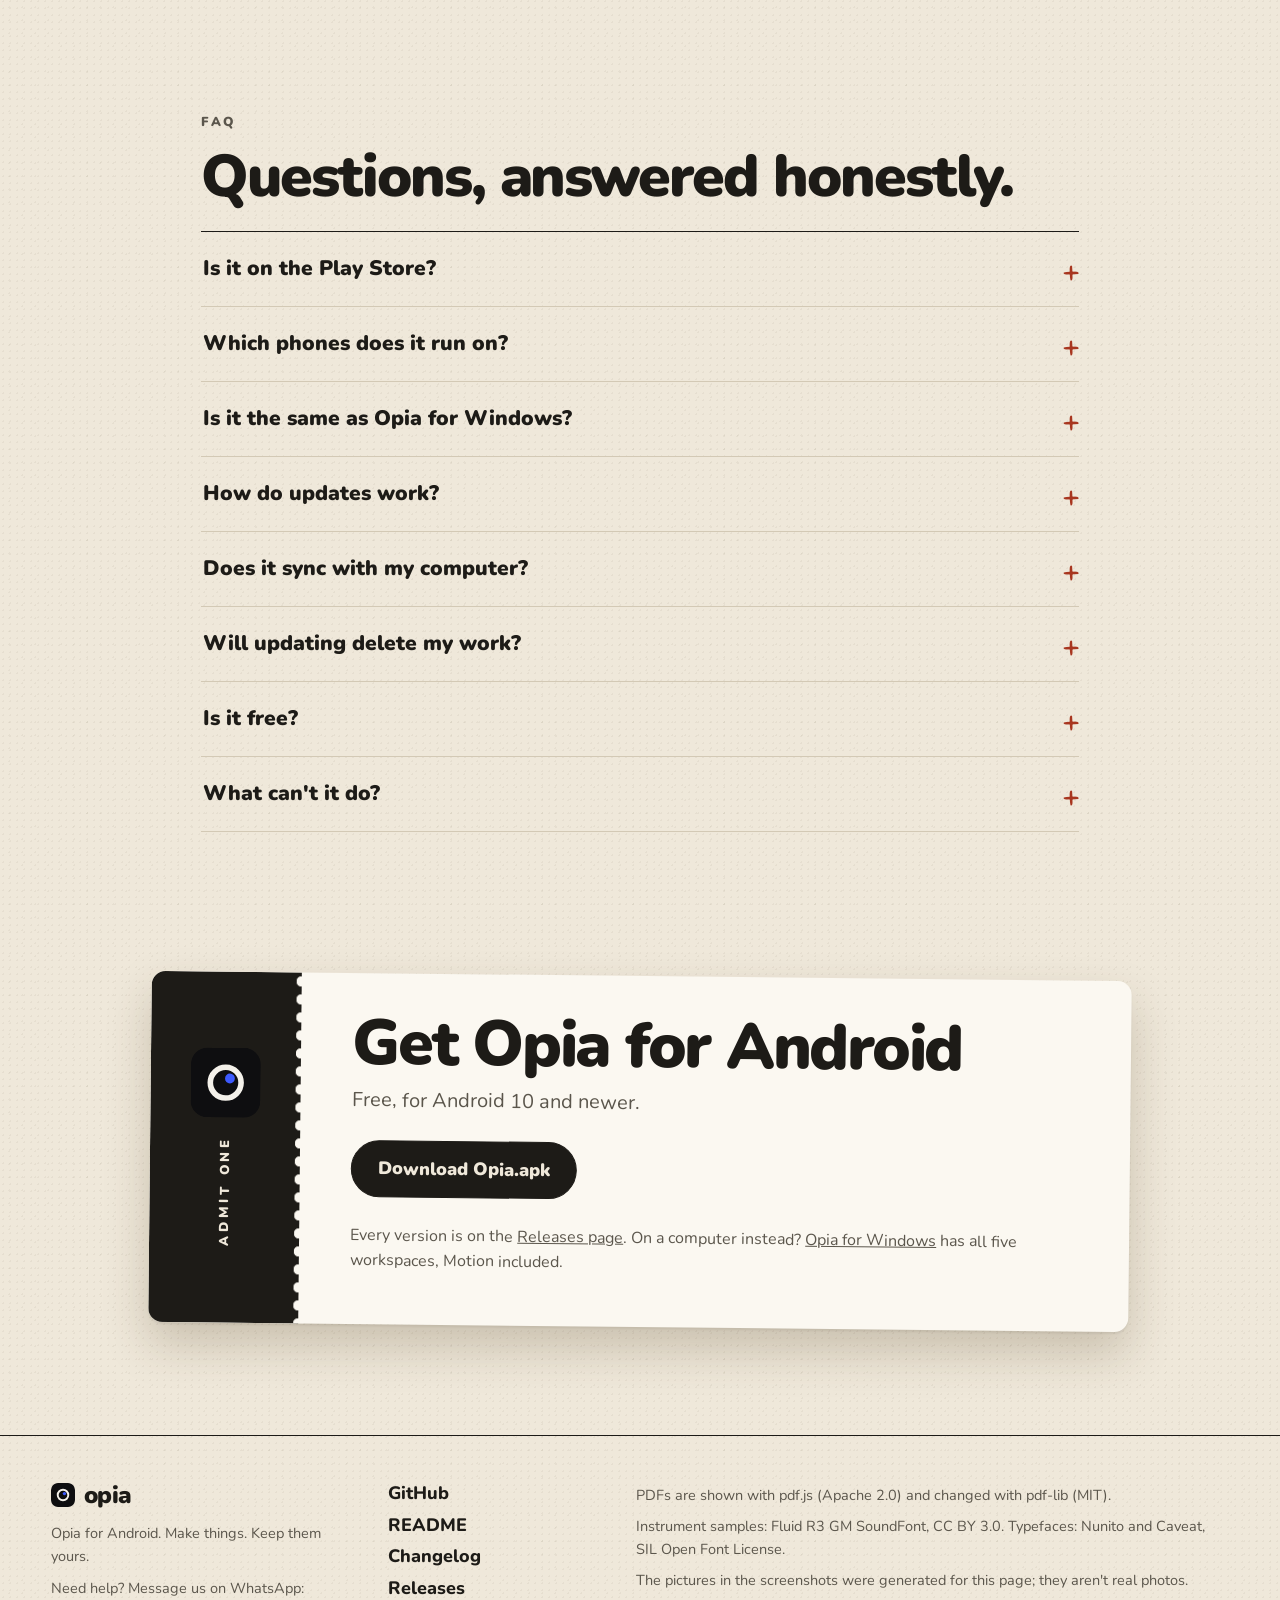
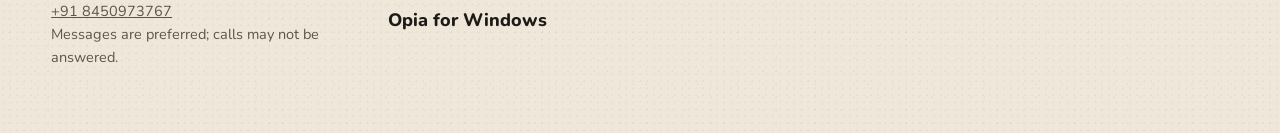
==== commit df002c75: "Add a help number on WhatsApp: Settings, README and website Co-Authored-By: Claude Opus 5.5 <noreply" ====
--- a/docs/index.html
+++ b/docs/index.html
@@ -200,7 +200,7 @@
 
 <footer class="foot">
   <div class="colophon">
-    <div><a class="brand" href="#top"><img src="assets/opia-icon.svg" alt="" width="24" height="24"><span>opia</span></a><p data-i18n="ft.p">Opia for Android. Make things. Keep them yours.</p></div>
+    <div><a class="brand" href="#top"><img src="assets/opia-icon.svg" alt="" width="24" height="24"><span>opia</span></a><p data-i18n="ft.p">Opia for Android. Make things. Keep them yours.</p><p class="help"><span data-i18n="ft.help">Need help? Message us on WhatsApp:</span> <a href="https://wa.me/918450973767" style="white-space:nowrap">+91 8450973767</a><br><span data-i18n="ft.help2">Messages are preferred; calls may not be answered.</span></p></div>
     <div class="flinks"><a href="https://github.com/kanisakhpara-devs/Opia-for-Android">GitHub</a><a href="https://github.com/kanisakhpara-devs/Opia-for-Android#readme">README</a><a href="https://github.com/kanisakhpara-devs/Opia-for-Android/blob/main/CHANGELOG.md" data-i18n="ft.changelog">Changelog</a><a href="https://github.com/kanisakhpara-devs/Opia-for-Android/releases" data-i18n="ft.releases">Releases</a><a href="https://kanisakhpara-devs.github.io/Opia-for-Windows/">Opia for Windows</a></div>
     <div class="credits">
       <p data-i18n="ft.c1">PDFs are shown with pdf.js (Apache 2.0) and changed with pdf-lib (MIT).</p>
